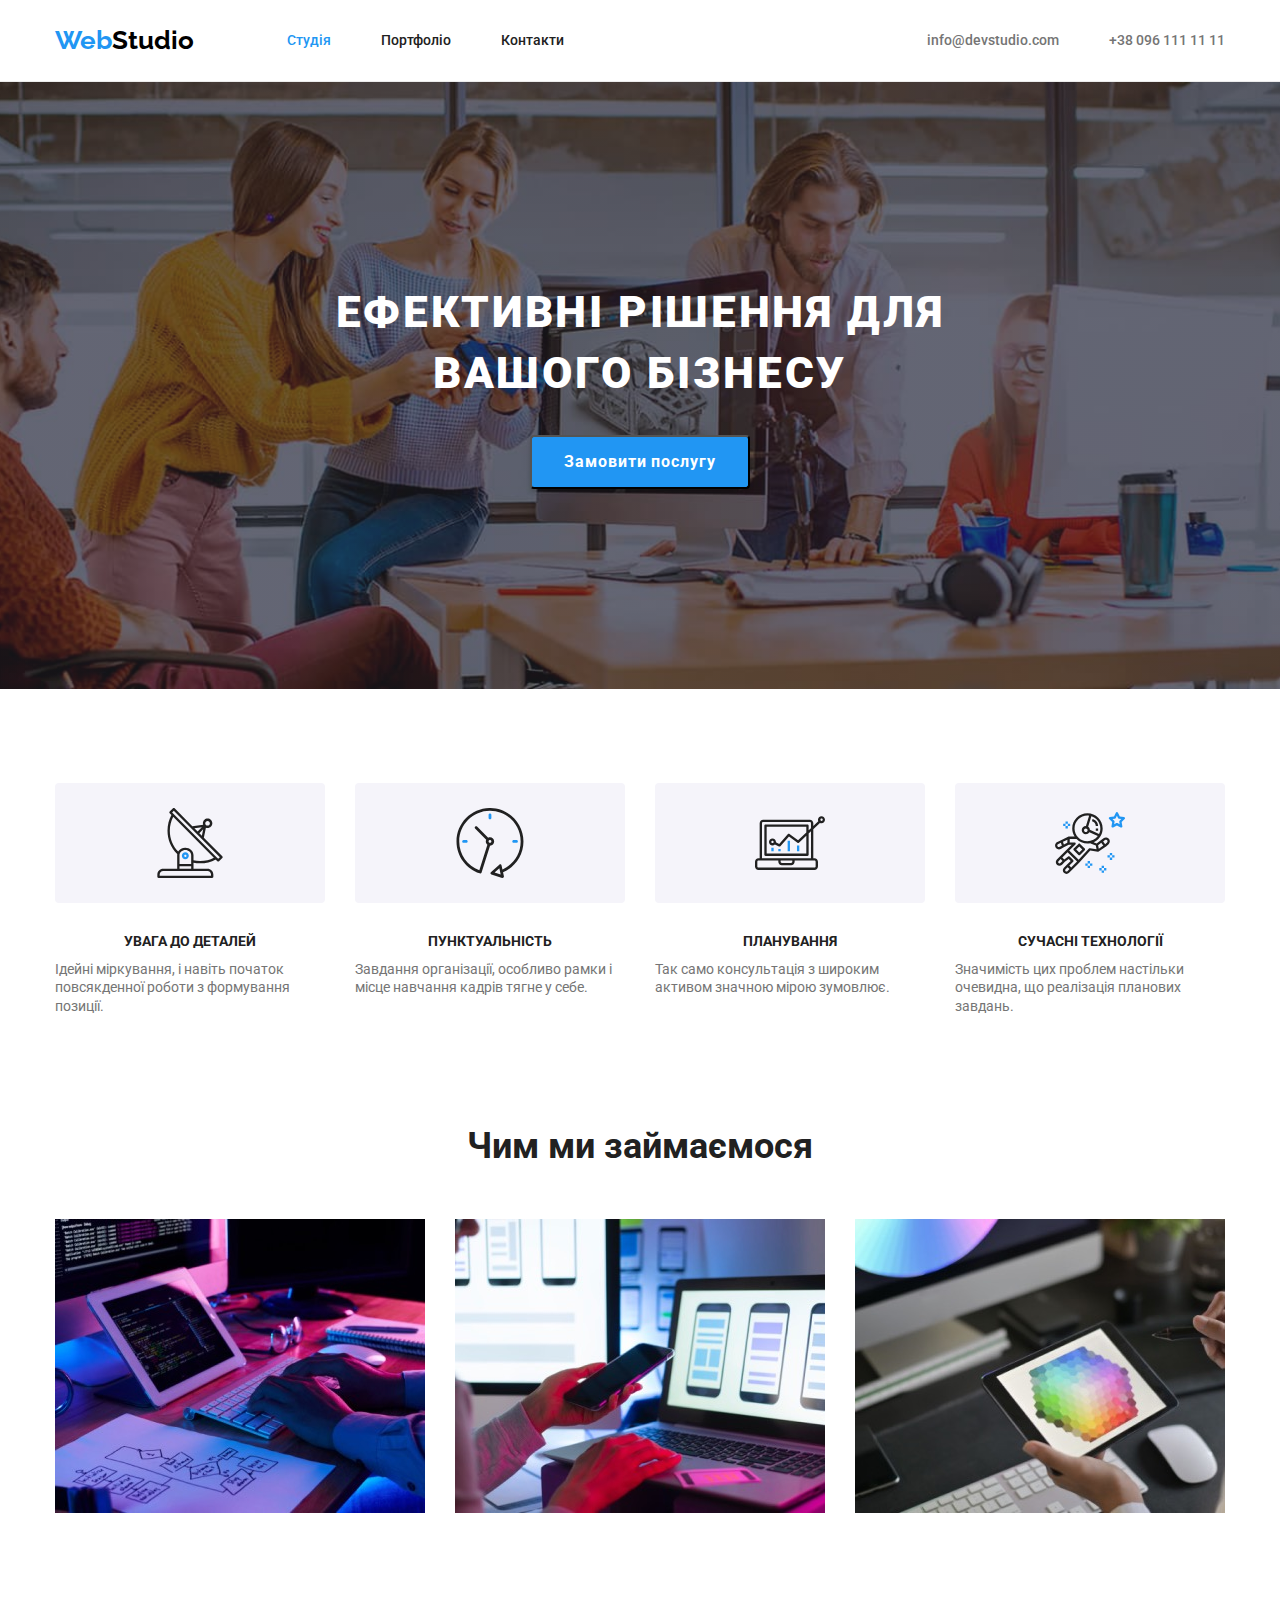
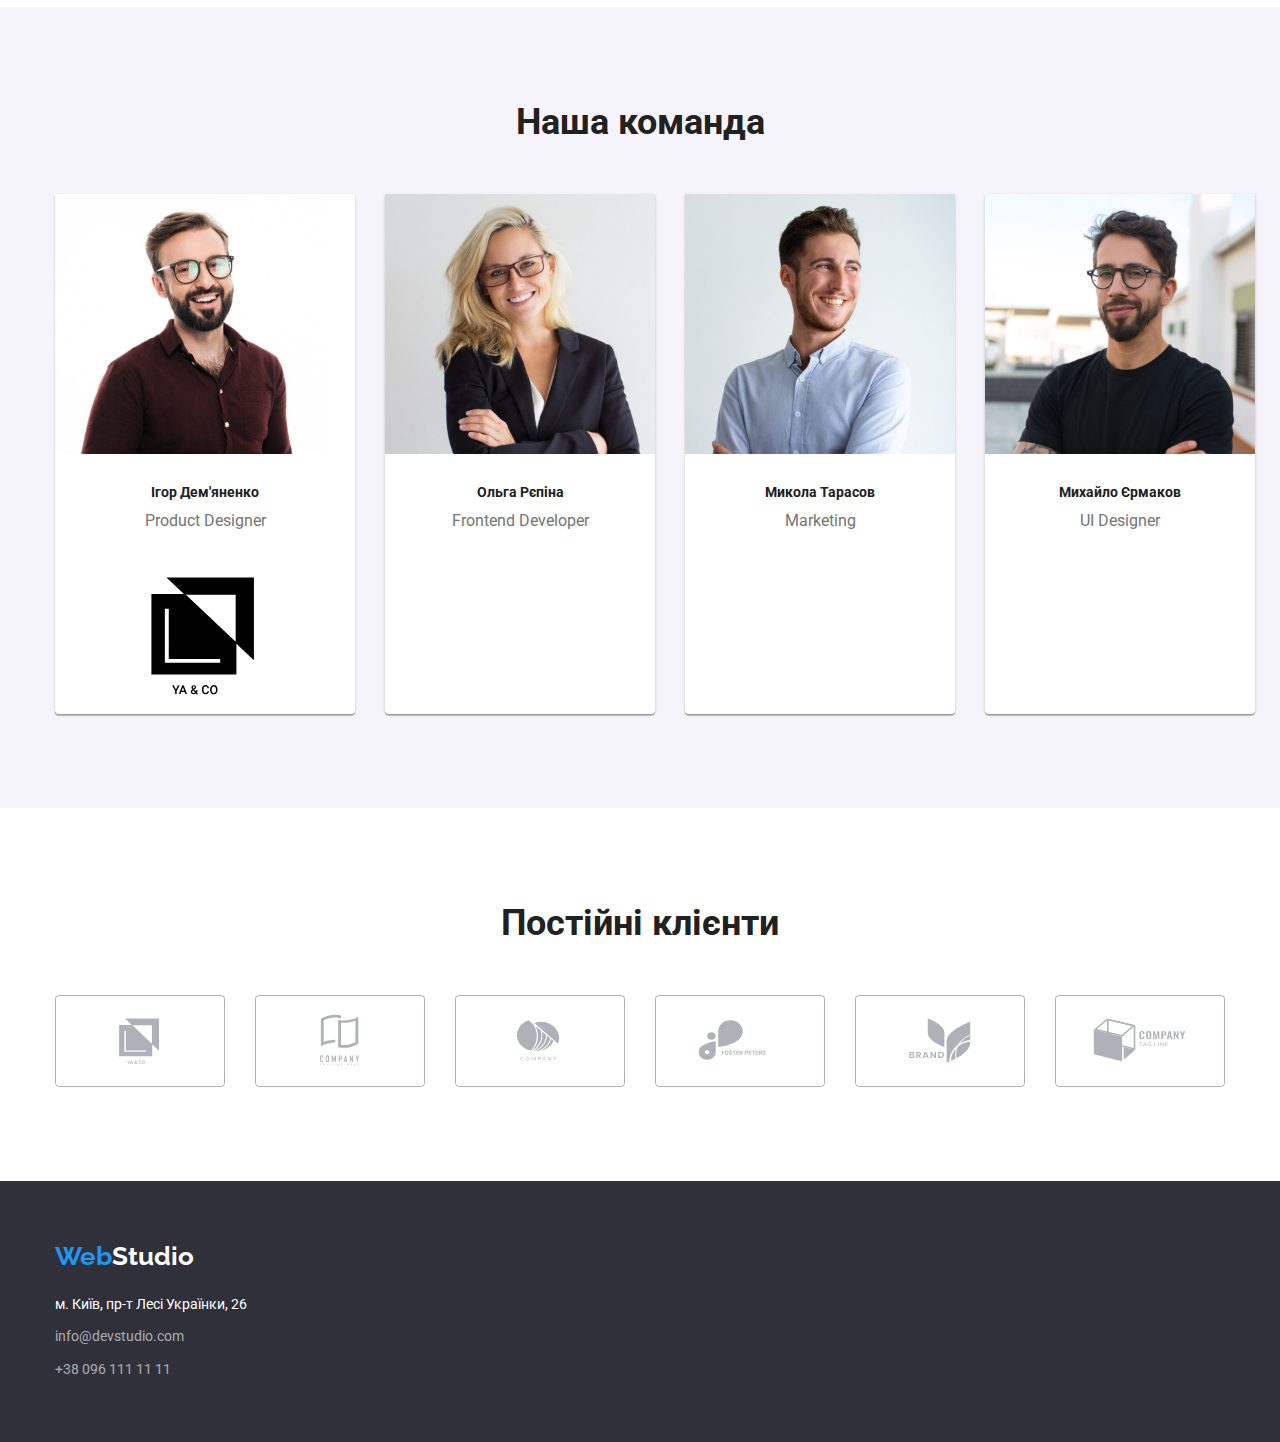
==== index.html @ cd0b66c8 "добавлено sprite" ====
<!DOCTYPE html>
<html lang="uk">
  <head>
    <meta charset="UTF-8" />
    <meta http-equiv="X-UA-Compatible" content="IE=edge" />
    <meta name="viewport" content="width=device-width, initial-scale=1.0" />
    <title>Студія</title>
    <link
      href="https://fonts.googleapis.com/css2?family=Raleway:wght@700&family=Roboto:wght@400;500;700;900&display=swap"
      rel="stylesheet"
    />
    <link
      rel="stylesheet"
      href="https://cdnjs.cloudflare.com/ajax/libs/modern-normalize/1.1.0/modern-normalize.min.css"
    />
    <link rel="stylesheet" href="./css/styles.css" />
  </head>
  <body>
    <header class="top-line">
      <div class="container mein-line">
        <nav class="nav-sector">
          <a class="logo-link" href="./index.html"><span class="logo">Web</span>Studio</a>
          <ul class="site-nav list">
            <li class="item"><a class="connect current" href="./index.html">Студія</a></li>
            <li class="item"><a class="connect" href="./portfolio.html">Портфоліо</a></li>
            <li class="item"><a class="connect" href="#">Контакти</a></li>
          </ul>
        </nav>
        <ul class="contact list">
          <li class="item">
            <a class="connect" href="mailto:info@devstudio.com">info@devstudio.com</a>
          </li>
          <li class="item">
            <a class="connect" href="tel:+380961111111">+38 096 111 11 11</a>
          </li>
        </ul>
      </div>
    </header>
    <main>
      <section class="hero">
        <div class="container">
          <h1 class="hero-title">Ефективні рішення для вашого бізнесу</h1>
          <button class="button-hero" type="button">Замовити послугу</button>
        </div>
      </section>
      <section class="section">
        <!-- наступний заголовок прихованний-->
        <h2 class="visually-hidden">Переваги студії</h2>
        <div class="container">
          <ul class="list merit">
            <li class="list-merit">
              <div class="thumb">
              <svg class="thumb-icon" width="70" height="70">
                <use href="./images/icons/sprite.svg#antenna">
                </use>
              </svg>
              </div>
              <h3 class="section-subtitle">УВАГА ДО ДЕТАЛЕЙ</h3>
              <p class="post-text">
                Ідейні міркування, i навіть початок повсякденної роботи з формування позиції.
              </p>
            </li>
            <li class="list-merit">
              <div class="thumb">
              <svg class="thumb-icon" width="70" height="70">
                <use href="./images/icons/sprite.svg#clock">
                </use>
                </svg>
              </div>
              <h3 class="section-subtitle">ПУНКТУАЛЬНІСТЬ</h3>
              <p class="post-text">
                Завдання організації, особливо рамки і місце навчання кадрів тягне у себе.
              </p>
            </li>
            <li class="list-merit">
              <div class="thumb">
              <svg class="thumb-icon" width="70" height="70">
                <use href="./images/icons/sprite.svg#diagram">
                </use>
              </svg>
              </div>
              <h3 class="section-subtitle">ПЛАНУВАННЯ</h3>
              <p class="post-text">
                Так само консультація з широким активом значною мірою зумовлює.
              </p>
            </li>
            <li class="list-merit">
              <div class="thumb">
              <svg class="thumb-icon" width="70" height="70">
                <use href="./images/icons/sprite.svg#astronaut">
                </use>
              </svg>
              </div>
              <h3 class="section-subtitle">СУЧАСНІ ТЕХНОЛОГІЇ</h3>
              <p class="post-text">
                Значимість цих проблем настільки очевидна, що реалізація планових завдань.
              </p>
            </li>
          </ul>
        </div>
      </section>
      <section class="section section-work">
        <div class="container">
          <h2 class="section-title">Чим ми займаємося</h2>
          <ul class="list work">
            <li class="work-foto">
            <img class="image"
            src="./images/studio/img-1.jpg"
            alt="Програмист пряцює за столом. Нtml код."
            width="370"
            height="294"
          /></li>
          
            <li class="work-foto">
            <img class="image"
            src="./images/studio/img-2.jpg"
            alt="Дизайнер розробляе мобільні додатки. Інтерфейс для смартфона."
            width="370"
            height="294"
          />

          </li>
            <li class="work-foto">
            <img class="image"
            src="./images/studio/img-3.jpg"
            alt="Художник вебдизайнер вибирає кольор на графичному планшеті."
            width="370"
            height="294"
          /></li>
          </ul>

        </div>
      </section>
      <section class="section-team section">
        <div class="container">
        <h2 class="section-title">Наша команда</h2>
        <ul class="list team">
          <li class="team-list">
            <img class="image member" src="./images/studio/img-4.jpg" alt="Ігор Дем'яненко" width="270" height="260" />
            <h3 class="section-subtitle">Ігор Дем'яненко</h3>
            <p class="desc-text" lang="en">Product Designer</p>
            <a class="social-link" href="#">
              <svg class="thumb-icon">
                <use href="./images/icons/sprite.svg#client-1">
                </use>
              </svg>
            </a>
          </li>
          <li class="team-list">
            <img class="image member" src="./images/studio/img-5.jpg" alt="Ольга Рєпіна" width="270" height="260" />
            <h3 class="section-subtitle">Ольга Рєпіна</h3>
            <p class="desc-text" lang="en">Frontend Developer</p>
          </li>
          <li class="team-list">
            <img class="image member" src="./images/studio/img-6.jpg" alt="Микола Тарасов" width="270" height="260" />
            <h3 class="section-subtitle">Микола Тарасов</h3>
            <p class="desc-text" lang="en">Marketing</p>
          </li>
          <li class="team-list">
            <img class="image member" src="./images/studio/img-7.jpg" alt="Михайло Єрмаков" width="270" height="260" />
            <h3 class="section-subtitle">Михайло Єрмаков</h3>
            <p class="desc-text" lang="en">UI Designer</p>
          </li>
        </ul>
        </div>
      </section>
      <section class="section">
        <div class="container">
          <h2 class="section-title">Постійні клієнти</h2>
          <ul class="list clients">
            <li class="clients-card">
              <a class="clients-link" href="#">
              <svg class="thumb-icon">
                <use href="./images/icons/sprite.svg#client-1">
                </use>
                </svg>
              </a>
            </li>
            <li class="clients-card">
              <a class="clients-link" href="#">
              <svg class="thumb-icon">
                <use href="./images/icons/sprite.svg#client-2">
                </use>
                </svg>
              </a>
            </li>
            <li class="clients-card">
              <a class="clients-link" href="#">
              <svg class="thumb-icon">
                <use href="./images/icons/sprite.svg#client-3">
                </use>
                </svg>
              </a>
            </li>
            <li class="clients-card">
              <a class="clients-link" href="#">
              <svg class="thumb-icon">
                <use href="./images/icons/sprite.svg#client-4">
                </use>
              </svg>
            </a>
            </li><li class="clients-card">
              <a class="clients-link" href="#">
              <svg class="thumb-icon">
                <use href="./images/icons/sprite.svg#client-5">
                </use>
              </svg>
              </a>
            </li><li class="clients-card">
              <a class="clients-link" href="#">
              <svg class="thumb-icon">
                <use href="./images/icons/sprite.svg#client-6">
                </use>
              </svg>
              </a>
            </li>
          </ul>
        </div>
      </section>
    </main>
    <footer class="page-footer">
      <div class="container">
      <a class="logo-link logo-footer" href="./index.html"><span class="logo">Web</span>Studio</a>
      <address>
        <ul class="list">
          <li class="list-item">
            <a
              class="connect reach"
              href="https://goo.gl/maps/CPtrU1FHBa2aNyZL9"
              target="_blank"
              rel="noopener noreferrer nofollow"
              >м. Київ, пр-т Лесі Українки, 26</a
            > 
          </li>
          <li class="list-item">
            <a class="connect contact-address" href="mailto:info@devstudio.com"
              >info@devstudio.com</a
            >
          </li>
          <li class="list-item">
            <a class="connect contact-address" href="tel:+380961111111">+38 096 111 11 11</a>
          </li>
        </ul>
      </address>
      </div>
    </footer>
  </body>
</html>
---- css/styles.css ----
:root {
  --color-primary: #757575;
  --color-secondary: #212121;
  --color-brand: #2f303a;
  --color-img-overlay: rgba(47, 48, 58, 0.4);
  --color-accent: #2196f3;
  --top-line-bg: #ffffff;
  --color-background: #ffffff;
  --color-background-light: #f5f4fa;
  --color-logo: #000000;
  --color-logo-footer: #ffffff;
  --color-hero: #ffffff;
  --color-white: #ffffff;
  --color-activ-btn: #188ce8;
  --color-header-border: #ececec;
  --color-border-box: #eeeeee;
  --color-icon: #AFB1B8;
}

/* спадкодавець */
body {
  background-color: var(--color-background);
  color: var(--color-primary);
  font-family: "Roboto", sans-serif;
}
/* скидання властивості стилей */
.list {
  list-style: none;
  padding: 0;
  margin: 0;
}

.image {
  display: block;
}

.connect {
  text-decoration: none;
}

/* Порядок оформлення стилів:
1. Блочна модель (геометрія)
2. Кольор та текст
3. Ефекти (аніації, переходи) */

/* Оформлення блоків */
.container {
  width: 1200px;
  margin-left: auto;
  margin-right: auto;
  padding: 0 15px;
}


/* heder */
.top-line {
  background-color: var(--top-line-bg);
  border-bottom: 1px solid var(--color-header-border);
}

/*logo*/
.logo {
  color: var(--color-accent);
}

.logo-link {
  margin-right: 93px;
  color: var(--color-logo);
  font-family: "Raleway", sans-serif;
  font-weight: 700;
  font-size: 26px;
  line-height: 1.2;
  text-decoration: none;
}

/*  header */
.mein-line {
  display: flex;
}
/* Site nav*/
.nav-sector {
  display: flex;
  align-items: center;
}
.site-nav {
  display: flex;
}
.site-nav .item + .item {
  margin-left: 50px;
}

.site-nav .connect {
  display: block;
  padding-top: 32px;
  padding-bottom: 32px;

  color: var(--color-secondary);
  font-weight: 500;
  font-size: 14px;
  line-height: 1.2;
}

.site-nav .connect:hover,
.site-nav .connect:focus {
  color: var(--color-accent);
}

.site-nav .connect.current {
  color: var(--color-accent);
}

/*contact*/
.contact {
  display: flex;
  margin-left: auto;
}
.contact .item + .item {
  margin-left: 50px;
}

.contact .connect {
  display: flex;
  padding-top: 32px;
  padding-bottom: 32px;

  color: var(--color-primary);
  font-weight: 500;
  font-size: 14px;
  line-height: 1.2;
}

.contact .connect:hover,
.contact .connect:focus {
  color: var(--color-accent);
}


/* hero */
.hero {
  text-align: center;
  padding-top: 200px;
  padding-bottom: 200px;
  max-width: 1600px;
  margin-right: auto;
  margin-left: auto;

  background-color: var(--color-brand);
  background-image: linear-gradient(to right, var(--color-img-overlay), var(--color-img-overlay)),
    url(../images/studio/Img-team.jpeg);
  background-repeat: no-repeat;
  background-size: cover;
  background-position: center;
}

.hero-title {
  margin-top: 0;
  margin-bottom: 30px;
  text-transform: uppercase;
  text-align: center;
  letter-spacing: 0.06em;
  width: 696px;
  margin-right: auto;
  margin-left: auto;
  color: var(--color-hero);
  font-weight: 900;
  font-size: 44px;
  line-height: 1.4;
}

.button-hero {
  display: inline-flex;
  margin-top: 0;
  margin-bottom: 0;
  align-items: center;
  padding: 10px 32px;
  min-width: 216px;

  color: var(--color-white);
  background-color: var(--color-accent);
  font-family: "Roboto", sans-serif;
  font-weight: 700;
  font-size: 16px;
  line-height: 1.9;
  box-shadow: 0px 4px 4px rgba(0, 0, 0, 0.15);
  border-radius: 4px;
  cursor: pointer;
  letter-spacing: 0.06em;
}
/* активна кнопка в герої*/
.button-hero:hover,
.button-hero:focus {
  background-color: var(--color-activ-btn);
}
/* section */
.section {
  padding-top: 94px;
  padding-bottom: 94px;
  margin-right: 0;
}

/* переваги студії */
.merit {
  display: flex;
  max-width: 1170px;
  height: 248px;
  margin-left: 0;
}

.visually-hidden {
  position: absolute;
  width: 1px;
  height: 1px;
  margin: -1px;
  padding: 0;
  overflow: hidden;
  border: 0;
  clip: rect(0 0 0 0);
}

.list-merit {
  width: 270px;
margin-left: 30px;
}

.list-merit:first-child {
  margin-left: 0;
}

.thumb {
  display: flex;
  align-items: center;
  justify-content: center;
  height: 120px;
  background-color: var(--color-background-light);
  border-radius: 4px;
  margin-bottom: 30px;
}


.section-subtitle {
  margin-top: 0px;
  margin-bottom: 10px;
  text-align: center;

  color: var(--color-secondary);
  font-weight: 700;
  font-size: 14px;
  line-height: 1.2;
}

.member {
  margin-bottom: 30px;
}

/* чим ми займаемося */
.section-work {
  padding-top: 0;
}
.section-title {
  margin-top: 0;
  margin-bottom: 50px;
  text-align: center;
  color: var(--color-secondary);
  font-weight: 700;
  font-size: 36px;
  line-height: 1.2;
}

.work {
  display: flex;
}
.work-foto {
  margin-left: 30px;
}
.work-foto:first-child {
  margin-left: 0;
}
/* наша команда */
.section-team {
  background-color: var(--color-background-light);
}
.team {
  display: flex;
}
.team-list {
  margin-left: 30px;
  background-color: var(--color-white);
  box-shadow: 0px 1px 3px rgba(0, 0, 0, 0.12), 0px 1px 1px rgba(0, 0, 0, 0.14),
    0px 2px 1px rgba(0, 0, 0, 0.2);
  border-radius: 0px 0px 4px 4px;
}
.team-list:first-child {
  margin-left: 0;
}

.desc-text {
  margin-top: 0;
  margin-bottom: 30px;
  text-align: center;

  font-size: 16px;
  line-height: 1.2;
}

/* Постійні кліенти */
.clients {
  display: flex;
}
.clients-card {
  display: flex;
  margin-left: 30px;
}

.clients-card:nth-child(1) {
  margin-left: 0;
}

.clients-link {
  display: flex;
  align-items: center;
    justify-content: center;
  width: 170px;
    height: 92px;
}

.clients-link .thumb-icon {
  width: 170px;
  height: 92px;
  fill: var(--color-icon);
  padding: 0 32px;
  border: 1px solid var(--color-icon);
    border-radius: 4px;
}

.clients-link .thumb-icon:hover {
  fill: var(--color-accent);
border-color: var(--color-accent);
}

/* futer */
.page-footer {
  padding-top: 60px;
  padding-bottom: 60px;

  background-color: var(--color-brand);
}
/* logo */
.logo-footer {
  color: var(--color-logo-footer);
}
/* address */
.list-item {
  margin-top: 9px;
}
.list-item:first-child {
  margin-top: 20px;
}
.reach {
  color: var(--color-white);
  font-style: normal;
  font-weight: 400;
  font-size: 14px;
  line-height: 1.7;
}

.reach:hover,
.reach:focus {
  color: var(--color-accent);
}

.contact-address {
  color: rgba(255, 255, 255, 0.6);
  font-style: normal;
  font-weight: 400;
  font-size: 14px;
  line-height: 1.7;
}

.contact-address:hover,
.contact-address:focus {
  color: var(--color-accent);
}

/* porfolio */
/* кнопки фільтр */
.btn-line {
  display: flex;
  justify-content: center;
  margin-bottom: 30px;
}
.list-btn {
  margin-left: 8px;
}
.list-btn:first-child {
  margin-left: 0;
}

.button-filter {
  border-radius: 4px;
  color: var(--color-secondary);
  background: var(--color-background-light);
  font-family: "Roboto", sans-serif;
  font-weight: 500;
  font-size: 16px;
  line-height: 1.3;
  cursor: pointer;
  box-shadow: 0px 3px 1px rgba(0, 0, 0, 0.1), 0px 1px 2px rgba(0, 0, 0, 0.08),
    0px 2px 2px rgba(0, 0, 0, 0.12);
}

.button-filter:hover {
  background-color: var(--color-accent);
  color: var(--color-white);
}
.button-filter:active {
  background-color: var(--color-accent);
  color: var(--color-white);
}
/* список робіт */
.portfolio {
  display: flex;
  flex-wrap: wrap;
  box-sizing: border-box;
}
.portfolio-box {
  width: calc((100% - 60px) / 3);
  margin-right: 30px;
  margin-bottom: 30px;
}

.portfolio-box:nth-child(3n) {
  margin-right: 0;
}
.portfolio-box:nth-last-child(-n + 3) {
  margin-bottom: 0;
}
.portfolio-box > .text-content {
  padding: 20px 24px;
  border: 1px solid var(--color-border-box);
  border-top: 0;
}

.post-text {
  margin-top: 0px;
  margin-bottom: 0px;
  font-size: 14px;
  line-height: 1.3;
}
.box-subtitle {
  margin: 0;
  color: var(--color-secondary);
  font-weight: 700;
  font-size: 18px;
  line-height: 36px;
  letter-spacing: 0.06em;
}
.desc {
  margin: 0;
  margin-top: 4px;
  color: var(--color-primary);
  font-size: 16px;
  line-height: 1.9;
  letter-spacing: 0.03em;
}
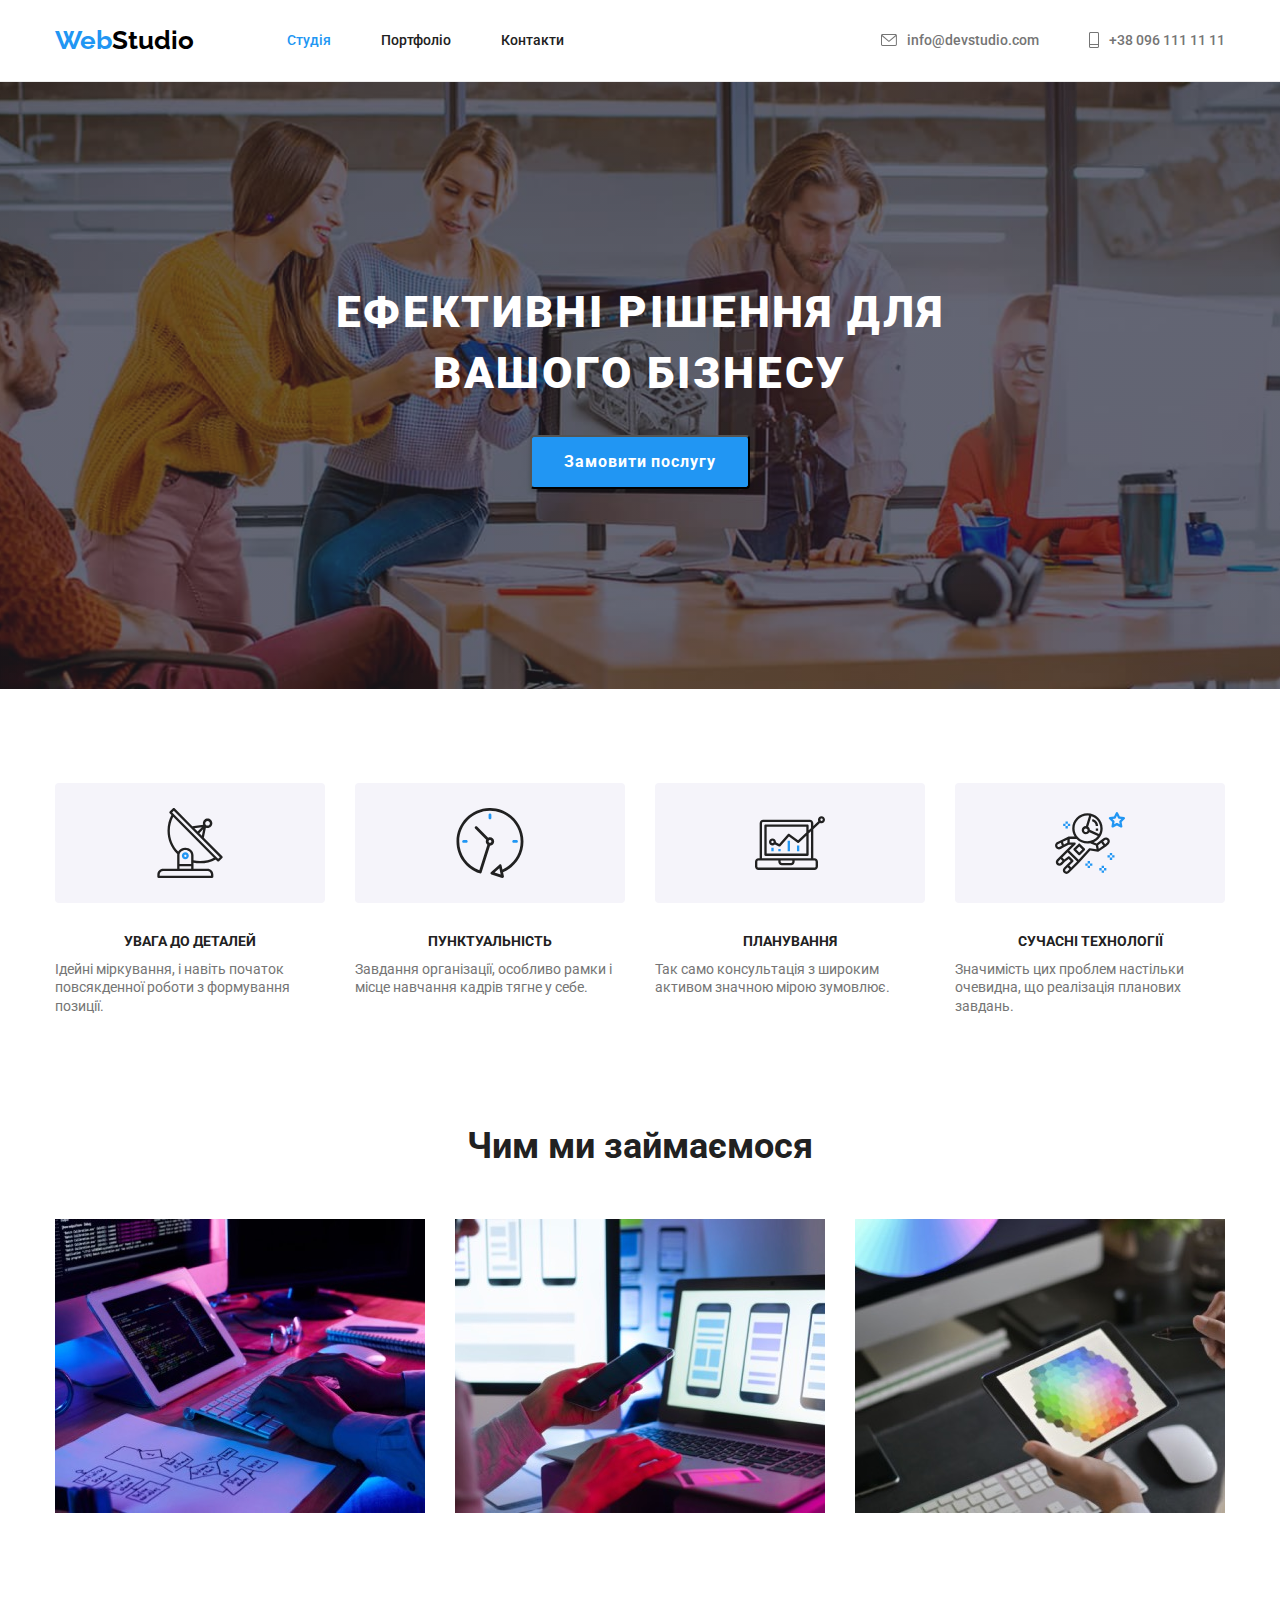
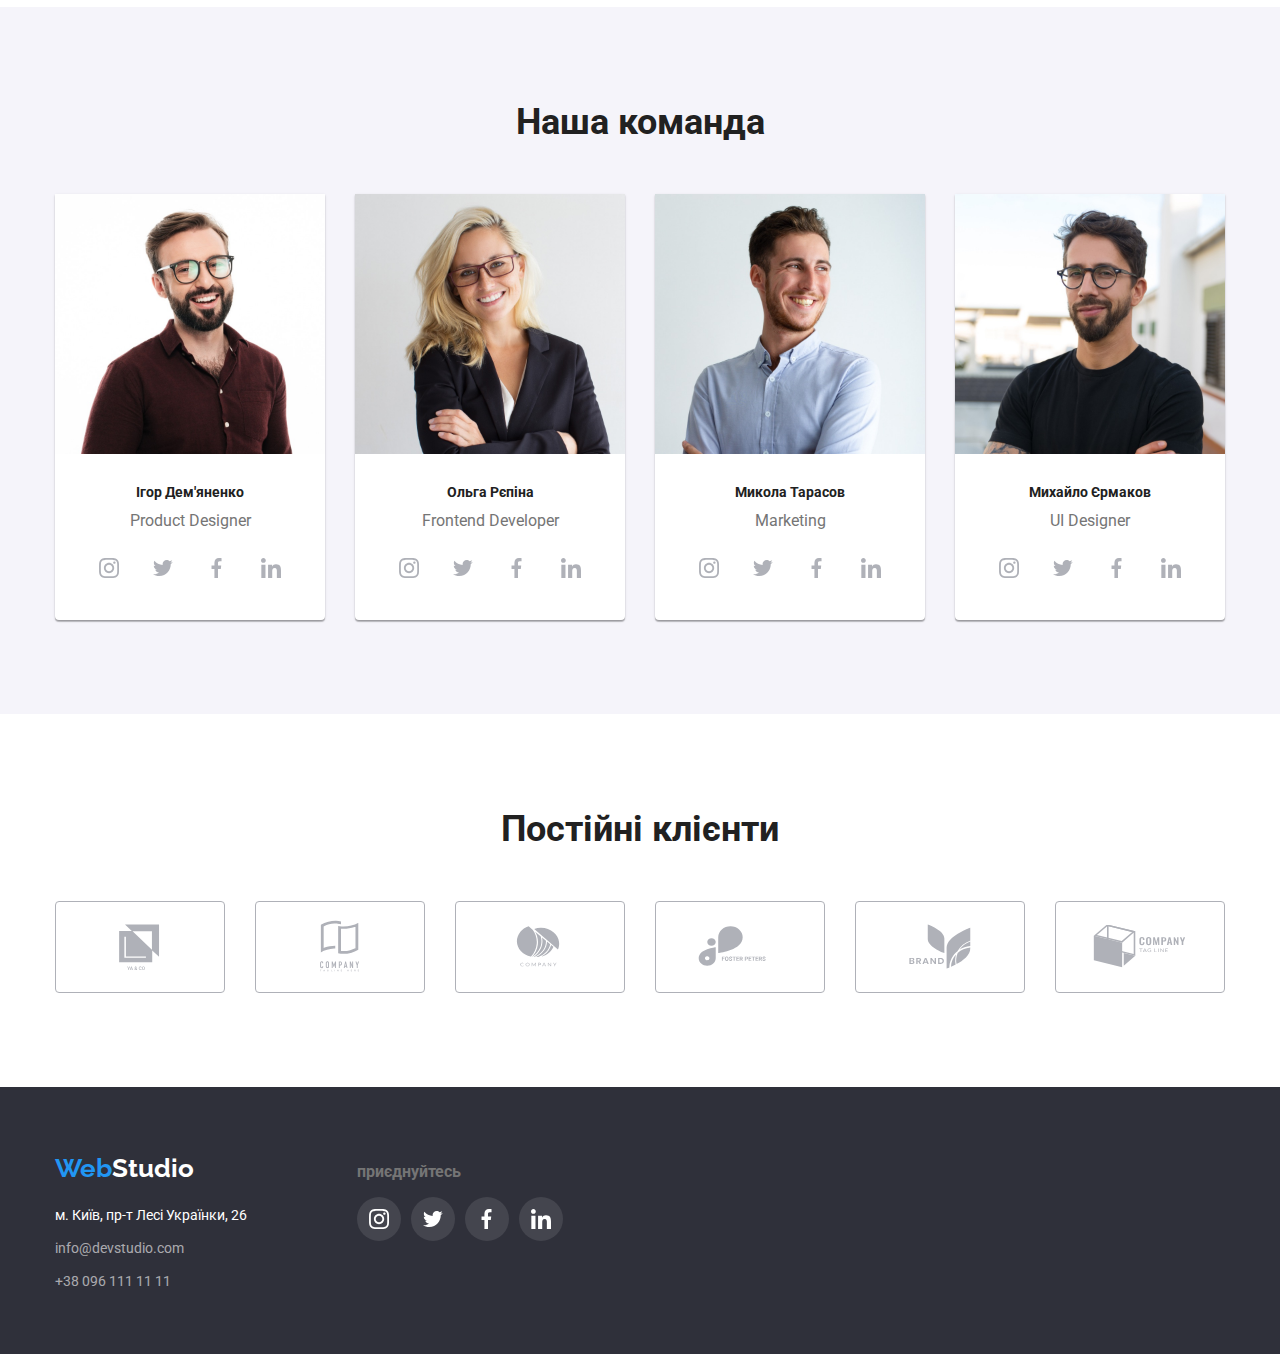
==== commit dbc61242: "добавляет часть иконок" ====
--- a/index.html
+++ b/index.html
@@ -1,248 +1,376 @@
 <!DOCTYPE html>
 <html lang="uk">
-  <head>
-    <meta charset="UTF-8" />
-    <meta http-equiv="X-UA-Compatible" content="IE=edge" />
-    <meta name="viewport" content="width=device-width, initial-scale=1.0" />
-    <title>Студія</title>
-    <link
-      href="https://fonts.googleapis.com/css2?family=Raleway:wght@700&family=Roboto:wght@400;500;700;900&display=swap"
-      rel="stylesheet"
-    />
-    <link
-      rel="stylesheet"
-      href="https://cdnjs.cloudflare.com/ajax/libs/modern-normalize/1.1.0/modern-normalize.min.css"
-    />
-    <link rel="stylesheet" href="./css/styles.css" />
-  </head>
-  <body>
-    <header class="top-line">
-      <div class="container mein-line">
-        <nav class="nav-sector">
-          <a class="logo-link" href="./index.html"><span class="logo">Web</span>Studio</a>
-          <ul class="site-nav list">
-            <li class="item"><a class="connect current" href="./index.html">Студія</a></li>
-            <li class="item"><a class="connect" href="./portfolio.html">Портфоліо</a></li>
-            <li class="item"><a class="connect" href="#">Контакти</a></li>
-          </ul>
-        </nav>
-        <ul class="contact list">
-          <li class="item">
-            <a class="connect" href="mailto:info@devstudio.com">info@devstudio.com</a>
-          </li>
-          <li class="item">
-            <a class="connect" href="tel:+380961111111">+38 096 111 11 11</a>
-          </li>
-        </ul>
-      </div>
-    </header>
-    <main>
-      <section class="hero">
-        <div class="container">
-          <h1 class="hero-title">Ефективні рішення для вашого бізнесу</h1>
-          <button class="button-hero" type="button">Замовити послугу</button>
-        </div>
-      </section>
-      <section class="section">
-        <!-- наступний заголовок прихованний-->
-        <h2 class="visually-hidden">Переваги студії</h2>
-        <div class="container">
-          <ul class="list merit">
-            <li class="list-merit">
-              <div class="thumb">
+
+<head>
+  <meta charset="UTF-8" />
+  <meta http-equiv="X-UA-Compatible" content="IE=edge" />
+  <meta name="viewport" content="width=device-width, initial-scale=1.0" />
+  <title>Студія</title>
+  <link href="https://fonts.googleapis.com/css2?family=Raleway:wght@700&family=Roboto:wght@400;500;700;900&display=swap"
+    rel="stylesheet" />
+  <link rel="stylesheet"
+    href="https://cdnjs.cloudflare.com/ajax/libs/modern-normalize/1.1.0/modern-normalize.min.css" />
+  <link rel="stylesheet" href="./css/styles.css" />
+</head>
+
+<body>
+  <header class="top-line">
+    <div class="container mein-line">
+      <nav class="nav-sector">
+        <a class="link logo-link" href="./index.html"><span class="logo">Web</span>Studio</a>
+        <ul class="site-nav list">
+          <li class="item"><a class="link connect current" href="./index.html">Студія</a></li>
+          <li class="item"><a class="link connect" href="./portfolio.html">Портфоліо</a></li>
+          <li class="item"><a class="link connect" href="#">Контакти</a></li>
+        </ul>
+      </nav>
+      <ul class="contact list">
+        <li class="item">
+          <a class="link connect" href="mailto:info@devstudio.com">
+            <svg class="icon" width="16" height="12">
+              <use href="./images/icons/sprite.svg#envelope"></use>
+            </svg>info@devstudio.com
+          </a>
+        </li>
+        <li class="item">
+          <a class="link connect" href="tel:+380961111111">
+            <svg class="icon" width="10" height="16">
+              <use href="./images/icons/sprite.svg#phone"></use>
+            </svg>+38 096 111 11 11</a>
+        </li>
+      </ul>
+    </div>
+  </header>
+  <main>
+    <section class="hero">
+      <div class="container">
+        <h1 class="hero-title">Ефективні рішення для вашого бізнесу</h1>
+        <button class="button-hero" type="button">Замовити послугу</button>
+      </div>
+    </section>
+    <section class="section">
+      <!-- наступний заголовок прихованний-->
+      <h2 class="visually-hidden">Переваги студії</h2>
+      <div class="container">
+        <ul class="list merit">
+          <li class="list-merit">
+            <div class="thumb">
               <svg class="thumb-icon" width="70" height="70">
-                <use href="./images/icons/sprite.svg#antenna">
-                </use>
-              </svg>
-              </div>
-              <h3 class="section-subtitle">УВАГА ДО ДЕТАЛЕЙ</h3>
-              <p class="post-text">
-                Ідейні міркування, i навіть початок повсякденної роботи з формування позиції.
-              </p>
-            </li>
-            <li class="list-merit">
-              <div class="thumb">
+                <use href="./images/icons/sprite.svg#antenna"></use>
+              </svg>
+            </div>
+            <h3 class="section-subtitle">УВАГА ДО ДЕТАЛЕЙ</h3>
+            <p class="post-text">
+              Ідейні міркування, i навіть початок повсякденної роботи з формування позиції.
+            </p>
+          </li>
+          <li class="list-merit">
+            <div class="thumb">
               <svg class="thumb-icon" width="70" height="70">
-                <use href="./images/icons/sprite.svg#clock">
-                </use>
-                </svg>
-              </div>
-              <h3 class="section-subtitle">ПУНКТУАЛЬНІСТЬ</h3>
-              <p class="post-text">
-                Завдання організації, особливо рамки і місце навчання кадрів тягне у себе.
-              </p>
-            </li>
-            <li class="list-merit">
-              <div class="thumb">
+                <use href="./images/icons/sprite.svg#clock"></use>
+              </svg>
+            </div>
+            <h3 class="section-subtitle">ПУНКТУАЛЬНІСТЬ</h3>
+            <p class="post-text">
+              Завдання організації, особливо рамки і місце навчання кадрів тягне у себе.
+            </p>
+          </li>
+          <li class="list-merit">
+            <div class="thumb">
               <svg class="thumb-icon" width="70" height="70">
-                <use href="./images/icons/sprite.svg#diagram">
-                </use>
-              </svg>
-              </div>
-              <h3 class="section-subtitle">ПЛАНУВАННЯ</h3>
-              <p class="post-text">
-                Так само консультація з широким активом значною мірою зумовлює.
-              </p>
-            </li>
-            <li class="list-merit">
-              <div class="thumb">
+                <use href="./images/icons/sprite.svg#diagram"></use>
+              </svg>
+            </div>
+            <h3 class="section-subtitle">ПЛАНУВАННЯ</h3>
+            <p class="post-text">
+              Так само консультація з широким активом значною мірою зумовлює.
+            </p>
+          </li>
+          <li class="list-merit">
+            <div class="thumb">
               <svg class="thumb-icon" width="70" height="70">
-                <use href="./images/icons/sprite.svg#astronaut">
-                </use>
-              </svg>
-              </div>
-              <h3 class="section-subtitle">СУЧАСНІ ТЕХНОЛОГІЇ</h3>
-              <p class="post-text">
-                Значимість цих проблем настільки очевидна, що реалізація планових завдань.
-              </p>
-            </li>
-          </ul>
-        </div>
-      </section>
-      <section class="section section-work">
-        <div class="container">
-          <h2 class="section-title">Чим ми займаємося</h2>
-          <ul class="list work">
-            <li class="work-foto">
-            <img class="image"
-            src="./images/studio/img-1.jpg"
-            alt="Програмист пряцює за столом. Нtml код."
-            width="370"
-            height="294"
-          /></li>
-          
-            <li class="work-foto">
-            <img class="image"
-            src="./images/studio/img-2.jpg"
-            alt="Дизайнер розробляе мобільні додатки. Інтерфейс для смартфона."
-            width="370"
-            height="294"
-          />
+                <use href="./images/icons/sprite.svg#astronaut"></use>
+              </svg>
+            </div>
+            <h3 class="section-subtitle">СУЧАСНІ ТЕХНОЛОГІЇ</h3>
+            <p class="post-text">
+              Значимість цих проблем настільки очевидна, що реалізація планових завдань.
+            </p>
+          </li>
+        </ul>
+      </div>
+    </section>
+    <section class="section section-work">
+      <div class="container">
+        <h2 class="section-title">Чим ми займаємося</h2>
+        <ul class="list work">
+          <li class="work-foto">
+            <img class="image" src="./images/studio/img-1.jpg" alt="Програмист пряцює за столом. Нtml код." width="370"
+              height="294" />
+          </li>
 
-          </li>
-            <li class="work-foto">
-            <img class="image"
-            src="./images/studio/img-3.jpg"
-            alt="Художник вебдизайнер вибирає кольор на графичному планшеті."
-            width="370"
-            height="294"
-          /></li>
-          </ul>
-
-        </div>
-      </section>
-      <section class="section-team section">
-        <div class="container">
+          <li class="work-foto">
+            <img class="image" src="./images/studio/img-2.jpg"
+              alt="Дизайнер розробляе мобільні додатки. Інтерфейс для смартфона." width="370" height="294" />
+          </li>
+          <li class="work-foto">
+            <img class="image" src="./images/studio/img-3.jpg"
+              alt="Художник вебдизайнер вибирає кольор на графичному планшеті." width="370" height="294" />
+          </li>
+        </ul>
+      </div>
+    </section>
+    <section class="section-team section">
+      <div class="container">
         <h2 class="section-title">Наша команда</h2>
         <ul class="list team">
           <li class="team-list">
             <img class="image member" src="./images/studio/img-4.jpg" alt="Ігор Дем'яненко" width="270" height="260" />
             <h3 class="section-subtitle">Ігор Дем'яненко</h3>
             <p class="desc-text" lang="en">Product Designer</p>
-            <a class="social-link" href="#">
-              <svg class="thumb-icon">
-                <use href="./images/icons/sprite.svg#client-1">
-                </use>
-              </svg>
-            </a>
+            <ul class="list social-links">
+              <li class="item">
+                <a class="link social-link" href="#" aria-label="instagram">
+                  <svg class="icon">
+                    <use href="./images/icons/sprite.svg#instagram"></use>
+                  </svg>
+                </a>
+              </li>
+              <li class="item">
+                <a class="link social-link" href="#" aria-label="twitter">
+                  <svg class="icon">
+                    <use href="./images/icons/sprite.svg#twitter"></use>
+                  </svg>
+                </a>
+              </li>
+              <li class="item">
+                <a class="link social-link" href="#" aria-label="facebook">
+                  <svg class="icon">
+                    <use href="./images/icons/sprite.svg#facebook"></use>
+                  </svg>
+                </a>
+              </li>
+              <li class="item">
+                <a class="link social-link" href="#" aria-label="linkedin">
+                  <svg class="icon">
+                    <use href="./images/icons/sprite.svg#linkedin"></use>
+                  </svg>
+                </a>
+              </li>
+            </ul>
           </li>
           <li class="team-list">
             <img class="image member" src="./images/studio/img-5.jpg" alt="Ольга Рєпіна" width="270" height="260" />
             <h3 class="section-subtitle">Ольга Рєпіна</h3>
             <p class="desc-text" lang="en">Frontend Developer</p>
+            <ul class="list social-links">
+              <li class="item">
+                <a class="link social-link" href="#" aria-label="instagram">
+                  <svg class="icon">
+                    <use href="./images/icons/sprite.svg#instagram"></use>
+                  </svg>
+                </a>
+              </li>
+              <li class="item">
+                <a class="link social-link" href="#" aria-label="twitter">
+                  <svg class="icon">
+                    <use href="./images/icons/sprite.svg#twitter"></use>
+                  </svg>
+                </a>
+              </li>
+              <li class="item">
+                <a class="link social-link" href="#" aria-label="facebook">
+                  <svg class="icon">
+                    <use href="./images/icons/sprite.svg#facebook"></use>
+                  </svg>
+                </a>
+              </li>
+              <li class="item">
+                <a class="link social-link" href="#" aria-label="linkedin">
+                  <svg class="icon">
+                    <use href="./images/icons/sprite.svg#linkedin"></use>
+                  </svg>
+                </a>
+              </li>
+            </ul>
           </li>
           <li class="team-list">
             <img class="image member" src="./images/studio/img-6.jpg" alt="Микола Тарасов" width="270" height="260" />
             <h3 class="section-subtitle">Микола Тарасов</h3>
             <p class="desc-text" lang="en">Marketing</p>
+            <ul class="list social-links">
+              <li class="item">
+                <a class="link social-link" href="#" aria-label="instagram">
+                  <svg class="icon">
+                    <use href="./images/icons/sprite.svg#instagram"></use>
+                  </svg>
+                </a>
+              </li>
+              <li class="item">
+                <a class="link social-link" href="#" aria-label="twitter">
+                  <svg class="icon">
+                    <use href="./images/icons/sprite.svg#twitter"></use>
+                  </svg>
+                </a>
+              </li>
+              <li class="item">
+                <a class="link social-link" href="#" aria-label="facebook">
+                  <svg class="icon">
+                    <use href="./images/icons/sprite.svg#facebook"></use>
+                  </svg>
+                </a>
+              </li>
+              <li class="item">
+                <a class="link social-link" href="#" aria-label="linkedin">
+                  <svg class="icon">
+                    <use href="./images/icons/sprite.svg#linkedin"></use>
+                  </svg>
+                </a>
+              </li>
+            </ul>
           </li>
           <li class="team-list">
             <img class="image member" src="./images/studio/img-7.jpg" alt="Михайло Єрмаков" width="270" height="260" />
             <h3 class="section-subtitle">Михайло Єрмаков</h3>
             <p class="desc-text" lang="en">UI Designer</p>
-          </li>
-        </ul>
-        </div>
-      </section>
-      <section class="section">
-        <div class="container">
-          <h2 class="section-title">Постійні клієнти</h2>
-          <ul class="list clients">
-            <li class="clients-card">
-              <a class="clients-link" href="#">
-              <svg class="thumb-icon">
-                <use href="./images/icons/sprite.svg#client-1">
-                </use>
-                </svg>
-              </a>
+            <ul class="list social-links">
+              <li class="item">
+                <a class="link social-link" href="#" aria-label="instagram">
+                  <svg class="icon">
+                    <use href="./images/icons/sprite.svg#instagram"></use>
+                  </svg>
+                </a>
+              </li>
+              <li class="item">
+                <a class="link social-link" href="#" aria-label="twitter">
+                  <svg class="icon">
+                    <use href="./images/icons/sprite.svg#twitter"></use>
+                  </svg>
+                </a>
+              </li>
+              <li class="item">
+                <a class="link social-link" href="#" aria-label="facebook">
+                  <svg class="icon">
+                    <use href="./images/icons/sprite.svg#facebook"></use>
+                  </svg>
+                </a>
+              </li>
+              <li class="item">
+                <a class="link social-link" href="#" aria-label="linkedin">
+                  <svg class="icon">
+                    <use href="./images/icons/sprite.svg#linkedin"></use>
+                  </svg>
+                </a>
+              </li>
+            </ul>
+          </li>
+        </ul>
+      </div>
+    </section>
+    <section class="section">
+      <div class="container">
+        <h2 class="section-title">Постійні клієнти</h2>
+        <ul class="list clients">
+          <li class="clients-card">
+            <a class="link clients-link" href="#">
+              <svg class="thumb-icon">
+                <use href="./images/icons/sprite.svg#client-1"></use>
+              </svg>
+            </a>
+          </li>
+          <li class="clients-card">
+            <a class="link clients-link" href="#">
+              <svg class="thumb-icon">
+                <use href="./images/icons/sprite.svg#client-2"></use>
+              </svg>
+            </a>
+          </li>
+          <li class="clients-card">
+            <a class="link clients-link" href="#">
+              <svg class="thumb-icon">
+                <use href="./images/icons/sprite.svg#client-3"></use>
+              </svg>
+            </a>
+          </li>
+          <li class="clients-card">
+            <a class="link clients-link" href="#">
+              <svg class="thumb-icon">
+                <use href="./images/icons/sprite.svg#client-4"></use>
+              </svg>
+            </a>
+          </li>
+          <li class="clients-card">
+            <a class="link clients-link" href="#">
+              <svg class="thumb-icon">
+                <use href="./images/icons/sprite.svg#client-5"></use>
+              </svg>
+            </a>
+          </li>
+          <li class="clients-card">
+            <a class="link clients-link" href="#">
+              <svg class="thumb-icon">
+                <use href="./images/icons/sprite.svg#client-6"></use>
+              </svg>
+            </a>
+          </li>
+        </ul>
+      </div>
+    </section>
+  </main>
+  <footer class="page-footer">
+    <div class="container">
+      <div>
+        <a class="link logo-link logo-footer" href="./index.html"><span class="logo">Web</span>Studio</a>
+        <address>
+          <ul class="list">
+            <li class="list-item">
+              <a class="connect reach" href="https://goo.gl/maps/CPtrU1FHBa2aNyZL9" target="_blank"
+                rel="noopener noreferrer nofollow">м. Київ, пр-т Лесі Українки, 26</a>
             </li>
-            <li class="clients-card">
-              <a class="clients-link" href="#">
-              <svg class="thumb-icon">
-                <use href="./images/icons/sprite.svg#client-2">
-                </use>
-                </svg>
-              </a>
+            <li class="list-item">
+              <a class="link connect contact-address" href="mailto:info@devstudio.com">info@devstudio.com</a>
             </li>
-            <li class="clients-card">
-              <a class="clients-link" href="#">
-              <svg class="thumb-icon">
-                <use href="./images/icons/sprite.svg#client-3">
-                </use>
-                </svg>
-              </a>
-            </li>
-            <li class="clients-card">
-              <a class="clients-link" href="#">
-              <svg class="thumb-icon">
-                <use href="./images/icons/sprite.svg#client-4">
-                </use>
-              </svg>
-            </a>
-            </li><li class="clients-card">
-              <a class="clients-link" href="#">
-              <svg class="thumb-icon">
-                <use href="./images/icons/sprite.svg#client-5">
-                </use>
-              </svg>
-              </a>
-            </li><li class="clients-card">
-              <a class="clients-link" href="#">
-              <svg class="thumb-icon">
-                <use href="./images/icons/sprite.svg#client-6">
-                </use>
-              </svg>
-              </a>
+            <li class="list-item">
+              <a class="link connect contact-address" href="tel:+380961111111">+38 096 111 11 11</a>
             </li>
           </ul>
-        </div>
-      </section>
-    </main>
-    <footer class="page-footer">
-      <div class="container">
-      <a class="logo-link logo-footer" href="./index.html"><span class="logo">Web</span>Studio</a>
-      <address>
-        <ul class="list">
-          <li class="list-item">
-            <a
-              class="connect reach"
-              href="https://goo.gl/maps/CPtrU1FHBa2aNyZL9"
-              target="_blank"
-              rel="noopener noreferrer nofollow"
-              >м. Київ, пр-т Лесі Українки, 26</a
-            > 
-          </li>
-          <li class="list-item">
-            <a class="connect contact-address" href="mailto:info@devstudio.com"
-              >info@devstudio.com</a
-            >
-          </li>
-          <li class="list-item">
-            <a class="connect contact-address" href="tel:+380961111111">+38 096 111 11 11</a>
-          </li>
-        </ul>
-      </address>
-      </div>
-    </footer>
-  </body>
-</html>
+        </address>
+      </div>
+      <div class="social-bloc">
+        <p><strong>приєднуйтесь</strong></p>
+        <ul class="list social-links">
+          <li class="item">
+            <a class="link social-link welcome-link" href="#" aria-label="instagram">
+              <svg class="icon">
+                <use href="./images/icons/sprite.svg#instagram"></use>
+              </svg>
+            </a>
+          </li>
+          <li class="item">
+            <a class="link social-link welcome-link" href="#" aria-label="twitter">
+              <svg class="icon">
+                <use href="./images/icons/sprite.svg#twitter"></use>
+              </svg>
+            </a>
+          </li>
+          <li class="item">
+            <a class="link social-link welcome-link" href="#" aria-label="facebook">
+              <svg class="icon">
+                <use href="./images/icons/sprite.svg#facebook"></use>
+              </svg>
+            </a>
+          </li>
+          <li class="item">
+            <a class="link social-link welcome-link" href="#" aria-label="linkedin">
+              <svg class="icon">
+                <use href="./images/icons/sprite.svg#linkedin"></use>
+              </svg>
+            </a>
+          </li>
+        </ul>
+      </div>
+    </div>
+  </footer>
+</body>
+
+</html>--- a/css/styles.css
+++ b/css/styles.css
@@ -14,7 +14,7 @@
   --color-activ-btn: #188ce8;
   --color-header-border: #ececec;
   --color-border-box: #eeeeee;
-  --color-icon: #AFB1B8;
+  --color-icon: #afb1b8;
 }
 
 /* спадкодавець */
@@ -50,7 +50,6 @@
   margin-right: auto;
   padding: 0 15px;
 }
-
 
 /* heder */
 .top-line {
@@ -93,7 +92,6 @@
   display: block;
   padding-top: 32px;
   padding-bottom: 32px;
-
   color: var(--color-secondary);
   font-weight: 500;
   font-size: 14px;
@@ -114,19 +112,20 @@
   display: flex;
   margin-left: auto;
 }
+
 .contact .item + .item {
   margin-left: 50px;
 }
-
+/* Мейл. тел. */
 .contact .connect {
   display: flex;
   padding-top: 32px;
   padding-bottom: 32px;
-
+  gap: 10px;
   color: var(--color-primary);
   font-weight: 500;
   font-size: 14px;
-  line-height: 1.2;
+  line-height: calc(16.41 / 14);
 }
 
 .contact .connect:hover,
@@ -134,6 +133,11 @@
   color: var(--color-accent);
 }
 
+/* іконки мейл. тел. */
+.connect .icon {
+  align-self: center;
+  fill: currentColor;
+}
 
 /* hero */
 .hero {
@@ -219,7 +223,7 @@
 
 .list-merit {
   width: 270px;
-margin-left: 30px;
+  margin-left: 30px;
 }
 
 .list-merit:first-child {
@@ -235,7 +239,6 @@
   border-radius: 4px;
   margin-bottom: 30px;
 }
-
 
 .section-subtitle {
   margin-top: 0px;
@@ -275,13 +278,16 @@
 .work-foto:first-child {
   margin-left: 0;
 }
+
 /* наша команда */
 .section-team {
   background-color: var(--color-background-light);
 }
+
 .team {
   display: flex;
 }
+
 .team-list {
   margin-left: 30px;
   background-color: var(--color-white);
@@ -289,19 +295,54 @@
     0px 2px 1px rgba(0, 0, 0, 0.2);
   border-radius: 0px 0px 4px 4px;
 }
+
 .team-list:first-child {
   margin-left: 0;
 }
 
 .desc-text {
   margin-top: 0;
-  margin-bottom: 30px;
+  margin-bottom: 16px;
   text-align: center;
 
   font-size: 16px;
   line-height: 1.2;
 }
 
+/* блок посилань на соцмережи */
+.social-links {
+  display: flex;
+  align-items: center;
+  justify-content: center;
+  margin-left: auto;
+  margin-right: auto;
+  gap: 10px;
+  margin-bottom: 30px;
+}
+
+/* посилання на соцмережи */
+.item .social-link {
+  display: flex;
+  align-items: center;
+  justify-content: center;
+  border-radius: 50%;
+  width: 44px;
+  height: 44px;
+  color: var(--color-icon);
+}
+
+.social-link .icon {
+  width: 20px;
+  height: 20px;
+  fill: currentColor;
+}
+
+.item .social-link:hover,
+.item .social-link:focus {
+  background-color: var(--color-accent);
+  color: var(--color-white);
+}
+
 /* Постійні кліенти */
 .clients {
   display: flex;
@@ -318,9 +359,9 @@
 .clients-link {
   display: flex;
   align-items: center;
-    justify-content: center;
+  justify-content: center;
   width: 170px;
-    height: 92px;
+  height: 92px;
 }
 
 .clients-link .thumb-icon {
@@ -329,12 +370,12 @@
   fill: var(--color-icon);
   padding: 0 32px;
   border: 1px solid var(--color-icon);
-    border-radius: 4px;
+  border-radius: 4px;
 }
 
 .clients-link .thumb-icon:hover {
   fill: var(--color-accent);
-border-color: var(--color-accent);
+  border-color: var(--color-accent);
 }
 
 /* futer */
@@ -379,6 +420,21 @@
 .contact-address:hover,
 .contact-address:focus {
   color: var(--color-accent);
+}
+
+/* запрошення у футорі */
+.page-footer .container {
+  display: flex;
+  gap: 70px;
+  align-items: baseline;
+}
+
+.welcome-link {
+  background: rgba(255, 255, 255, 0.1);
+}
+
+.welcome-link .icon {
+  fill: var(--color-white);
 }
 
 /* porfolio */
@@ -462,3 +518,6 @@
   line-height: 1.9;
   letter-spacing: 0.03em;
 }
+
+
+/* чи буде кращим використати для фону у герої контейнер .container-fluid ? */
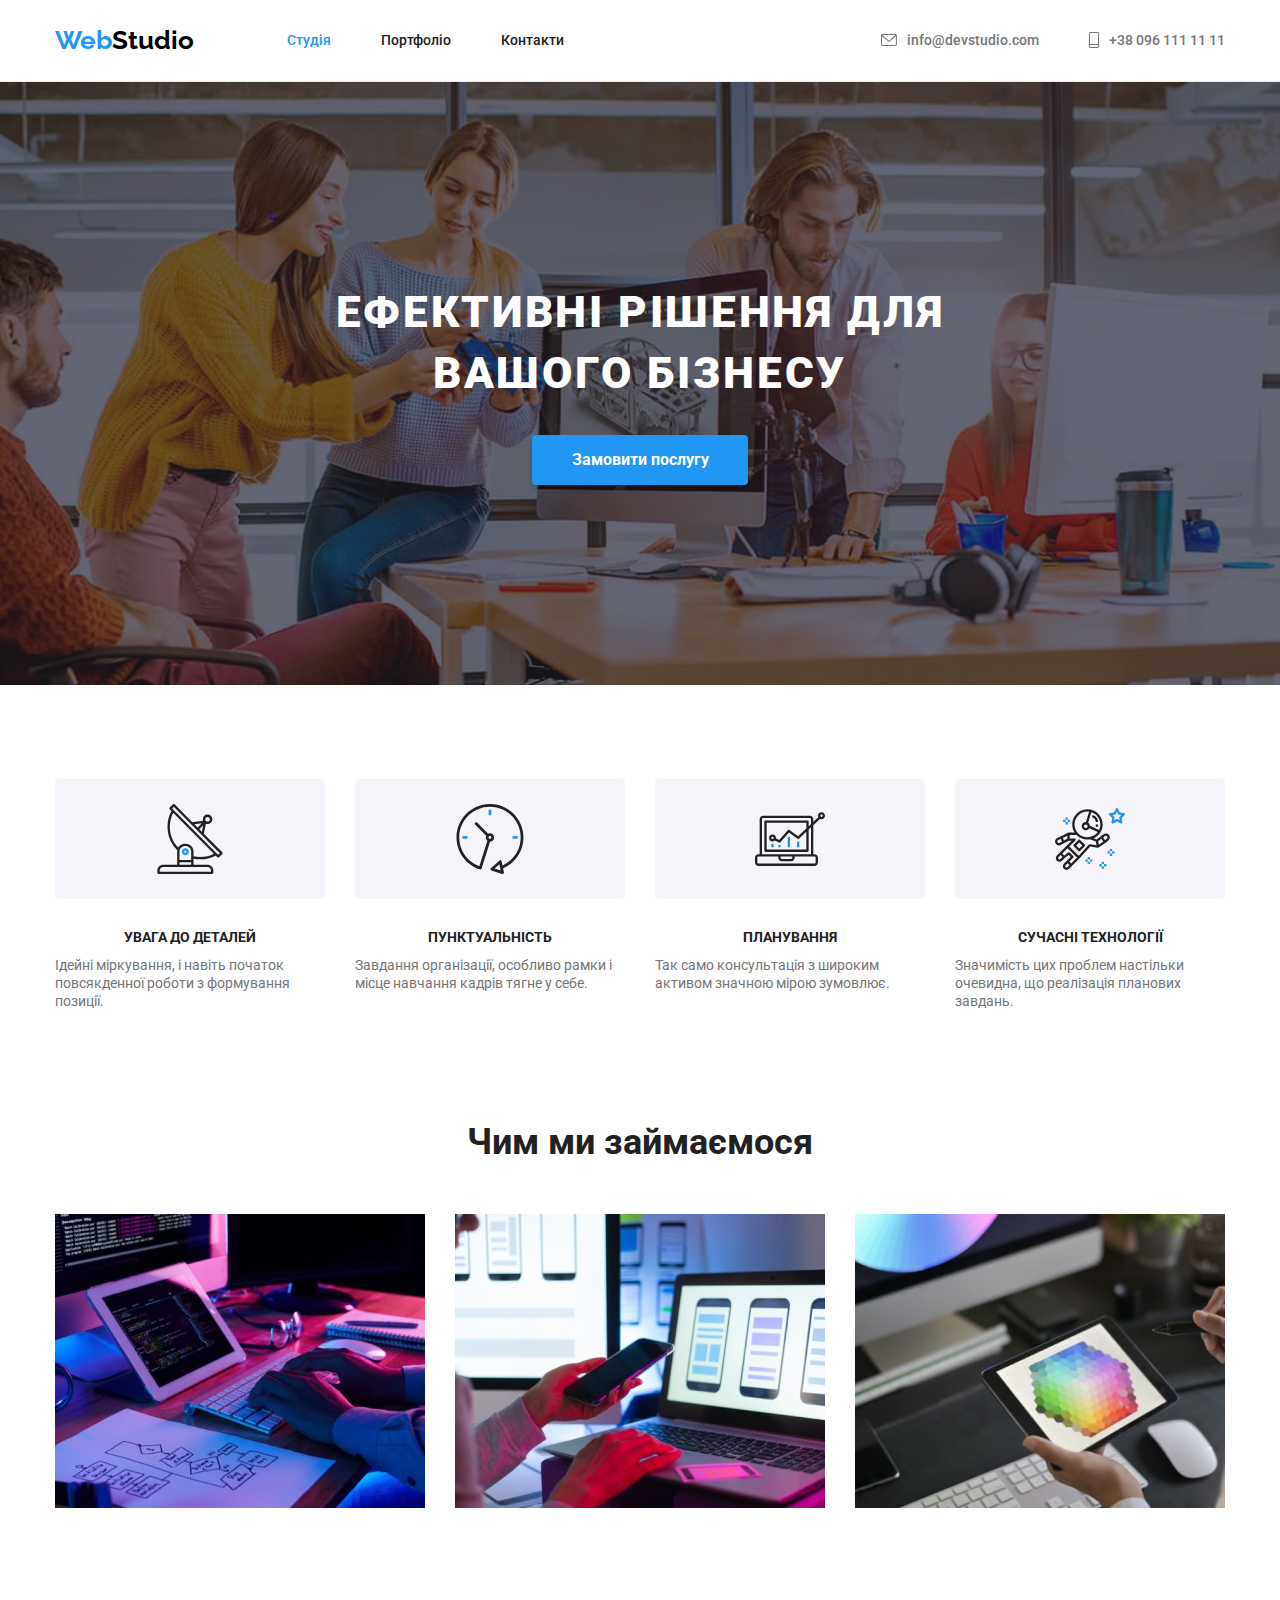
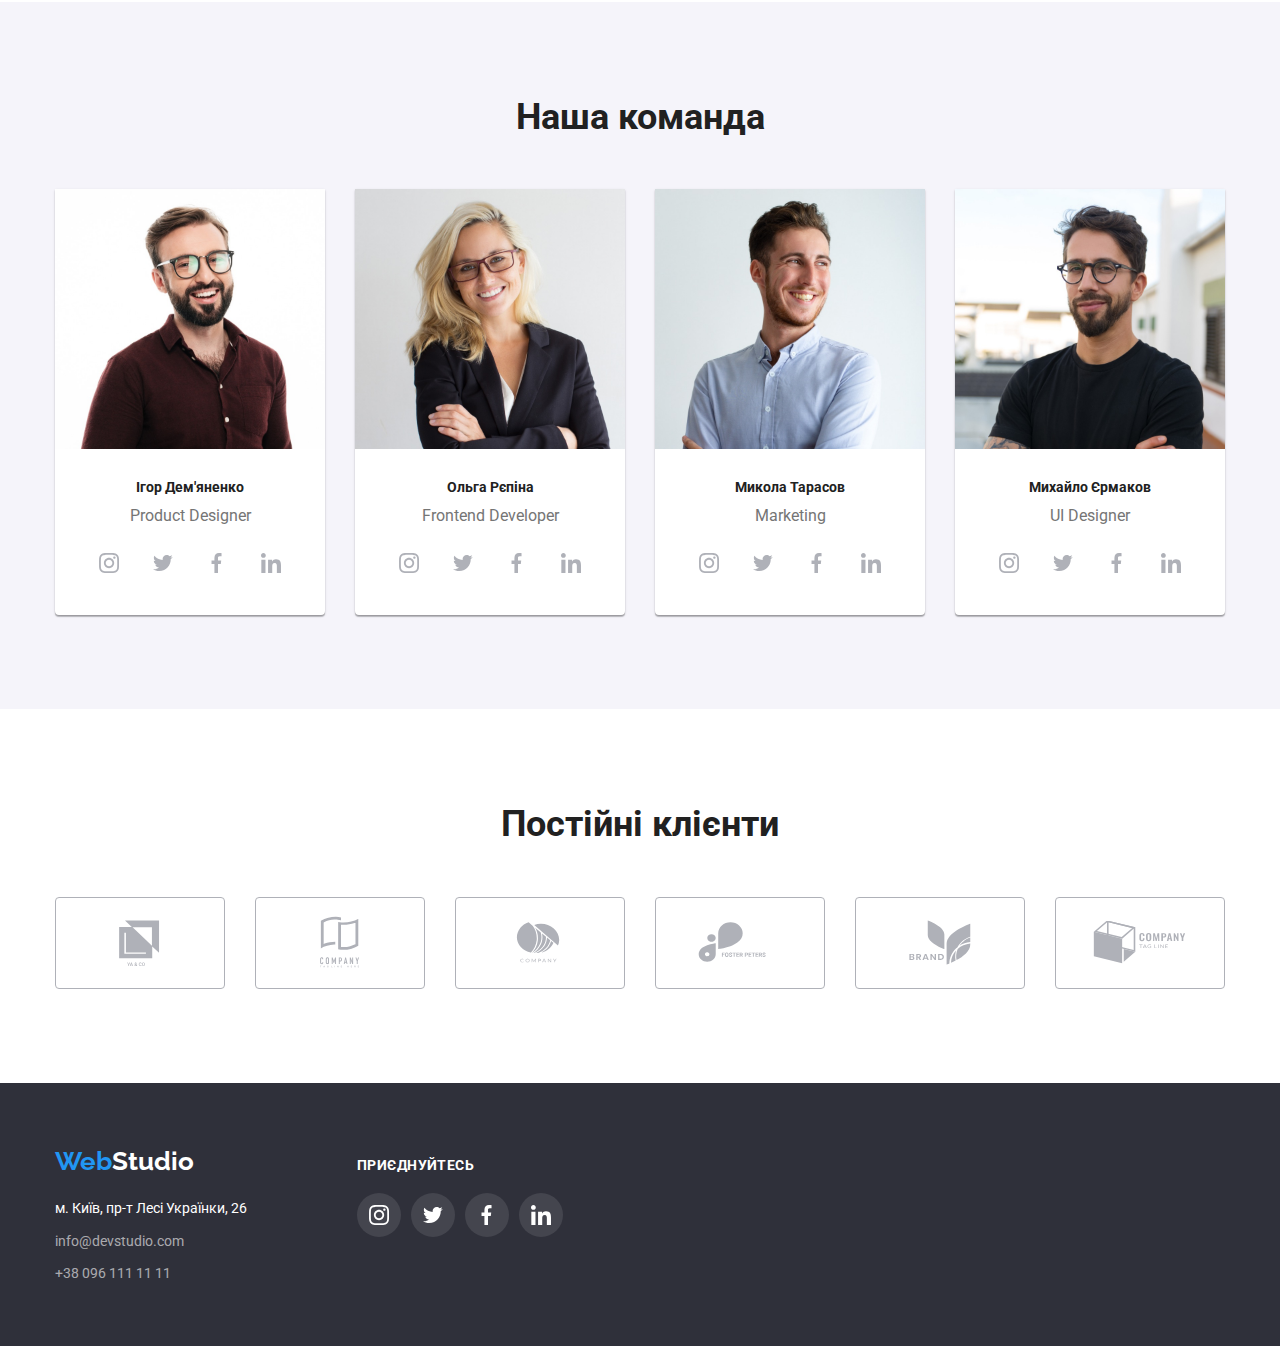
==== commit 22f700cd: "тени на карточки" ====
--- a/index.html
+++ b/index.html
@@ -6,6 +6,7 @@
   <meta http-equiv="X-UA-Compatible" content="IE=edge" />
   <meta name="viewport" content="width=device-width, initial-scale=1.0" />
   <title>Студія</title>
+  <link rel="preconnect" href="https://fonts.gstatic.com" />
   <link href="https://fonts.googleapis.com/css2?family=Raleway:wght@700&family=Roboto:wght@400;500;700;900&display=swap"
     rel="stylesheet" />
   <link rel="stylesheet"
@@ -45,7 +46,7 @@
     <section class="hero">
       <div class="container">
         <h1 class="hero-title">Ефективні рішення для вашого бізнесу</h1>
-        <button class="button-hero" type="button">Замовити послугу</button>
+        <button class="button button-hero" type="button">Замовити послугу</button>
       </div>
     </section>
     <section class="section">
@@ -337,7 +338,7 @@
         </address>
       </div>
       <div class="social-bloc">
-        <p><strong>приєднуйтесь</strong></p>
+        <p class="welcome-text"><strong>приєднуйтесь</strong></p>
         <ul class="list social-links">
           <li class="item">
             <a class="link social-link welcome-link" href="#" aria-label="instagram">
--- a/css/styles.css
+++ b/css/styles.css
@@ -37,6 +37,16 @@
 .connect {
   text-decoration: none;
 }
+/* кнопка загальні властивості */
+.button {
+  border: none;
+  margin-top: 0;
+  margin-bottom: 0;
+  cursor: pointer;
+  border-radius: 4px;
+  font-family: "Roboto", sans-serif;
+  font-size: 16px;
+}
 
 /* Порядок оформлення стилів:
 1. Блочна модель (геометрія)
@@ -125,7 +135,7 @@
   color: var(--color-primary);
   font-weight: 500;
   font-size: 14px;
-  line-height: calc(16.41 / 14);
+  line-height: calc(16 / 14);
 }
 
 .contact .connect:hover,
@@ -147,7 +157,6 @@
   max-width: 1600px;
   margin-right: auto;
   margin-left: auto;
-
   background-color: var(--color-brand);
   background-image: linear-gradient(to right, var(--color-img-overlay), var(--color-img-overlay)),
     url(../images/studio/Img-team.jpeg);
@@ -172,23 +181,15 @@
 }
 
 .button-hero {
-  display: inline-flex;
-  margin-top: 0;
-  margin-bottom: 0;
-  align-items: center;
   padding: 10px 32px;
   min-width: 216px;
-
+  align-items: center;
+  text-align: center;
   color: var(--color-white);
   background-color: var(--color-accent);
-  font-family: "Roboto", sans-serif;
+  box-shadow: 0px 4px 4px rgba(0, 0, 0, 0.15);
   font-weight: 700;
-  font-size: 16px;
-  line-height: 1.9;
-  box-shadow: 0px 4px 4px rgba(0, 0, 0, 0.15);
-  border-radius: 4px;
-  cursor: pointer;
-  letter-spacing: 0.06em;
+  line-height: calc(30 / 16);
 }
 /* активна кнопка в герої*/
 .button-hero:hover,
@@ -429,6 +430,15 @@
   align-items: baseline;
 }
 
+.welcome-text {
+  text-transform: uppercase;
+  font-size: 14px;
+  line-height: calc(16.41 / 14);
+  letter-spacing: 0.03em;
+  color: var(--color-white);
+  margin-bottom: 20px;
+}
+
 .welcome-link {
   background: rgba(255, 255, 255, 0.1);
 }
@@ -442,36 +452,29 @@
 .btn-line {
   display: flex;
   justify-content: center;
-  margin-bottom: 30px;
-}
-.list-btn {
-  margin-left: 8px;
-}
-.list-btn:first-child {
-  margin-left: 0;
+  margin-bottom: 50px;
+  gap: 8px;
 }
 
 .button-filter {
-  border-radius: 4px;
+  padding: 6px 22px;
   color: var(--color-secondary);
   background: var(--color-background-light);
-  font-family: "Roboto", sans-serif;
   font-weight: 500;
-  font-size: 16px;
-  line-height: 1.3;
-  cursor: pointer;
+  line-height: calc(26 / 16);
+}
+
+.button-filter:hover,
+.button-filter:focus {
+  background-color: var(--color-accent);
+  color: var(--color-white);
   box-shadow: 0px 3px 1px rgba(0, 0, 0, 0.1), 0px 1px 2px rgba(0, 0, 0, 0.08),
     0px 2px 2px rgba(0, 0, 0, 0.12);
 }
-
-.button-filter:hover {
-  background-color: var(--color-accent);
-  color: var(--color-white);
-}
 .button-filter:active {
-  background-color: var(--color-accent);
-  color: var(--color-white);
-}
+  background-color: var(--color-activ-btn);
+}
+
 /* список робіт */
 .portfolio {
   display: flex;
@@ -494,6 +497,12 @@
   padding: 20px 24px;
   border: 1px solid var(--color-border-box);
   border-top: 0;
+}
+
+.portfolio-box:hover,
+.portfolio-box:focus {
+  box-shadow: 0px 1px 1px rgba(0, 0, 0, 0.12), 0px 4px 4px rgba(0, 0, 0, 0.06),
+    1px 4px 6px rgba(0, 0, 0, 0.16);
 }
 
 .post-text {
@@ -519,5 +528,4 @@
   letter-spacing: 0.03em;
 }
 
-
 /* чи буде кращим використати для фону у герої контейнер .container-fluid ? */
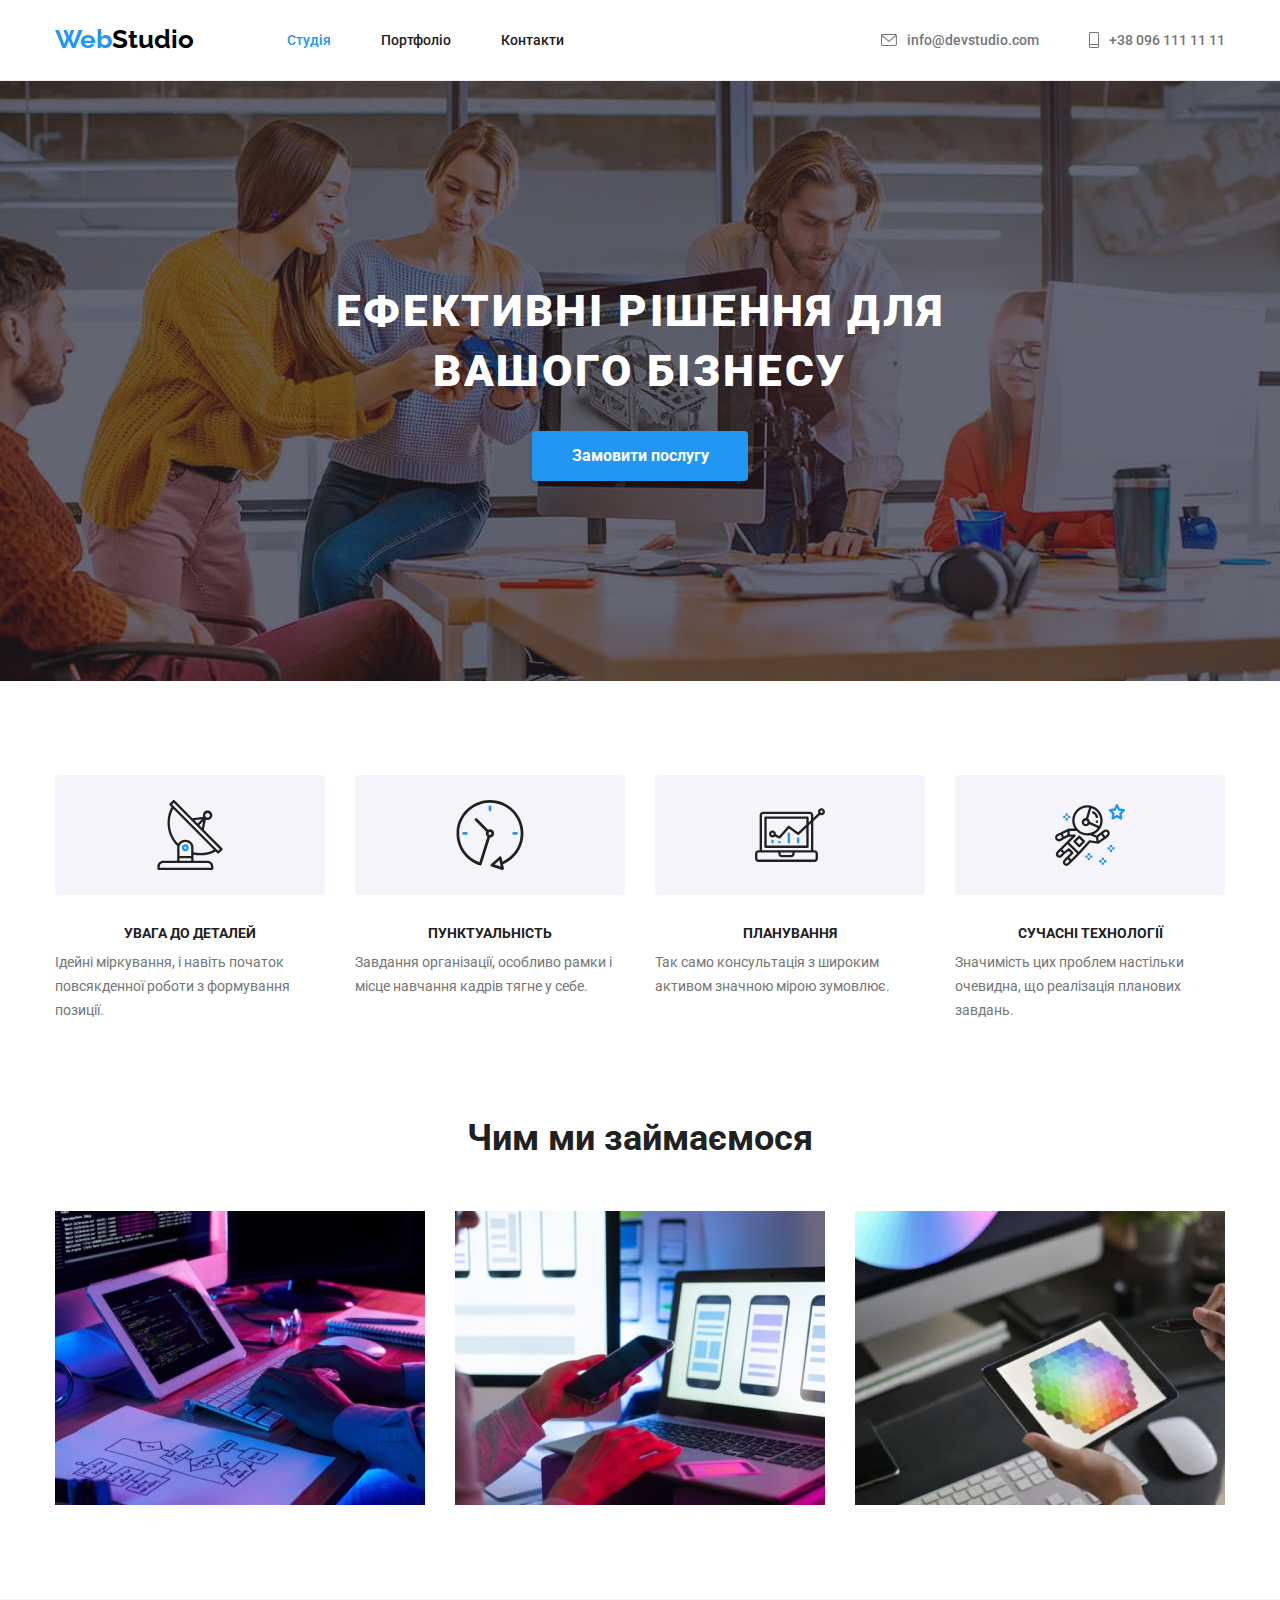
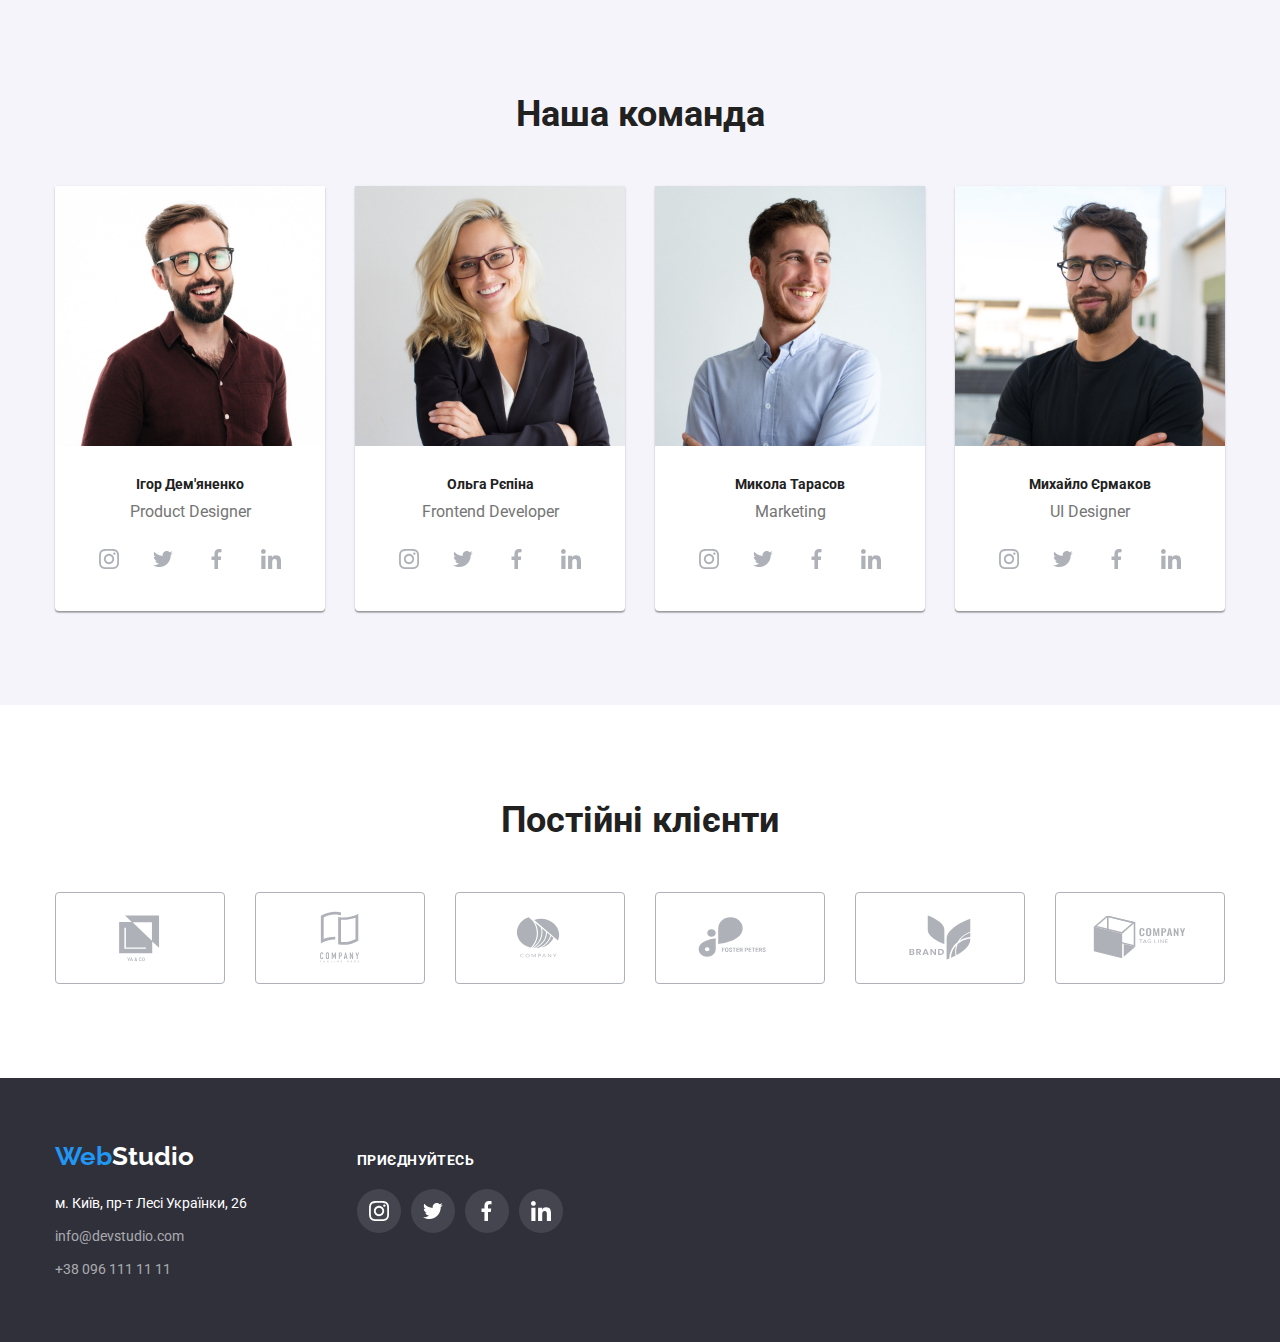
==== commit d0ad90bf: "добавляет бордер в картках порфоліо" ====
--- a/index.html
+++ b/index.html
@@ -1,377 +1,435 @@
 <!DOCTYPE html>
 <html lang="uk">
+  <head>
+    <meta charset="UTF-8" />
+    <meta http-equiv="X-UA-Compatible" content="IE=edge" />
+    <meta name="viewport" content="width=device-width, initial-scale=1.0" />
+    <title>Студія</title>
+    <!-- шрифти -->
+    <link rel="preconnect" href="https://fonts.googleapis.com" />
+    <link rel="preconnect" href="https://fonts.gstatic.com" crossorigin />
+    <link
+      href="https://fonts.googleapis.com/css2?family=Raleway:wght@700&family=Roboto:wght@400;500;700;900&display=swap"
+      rel="stylesheet"
+    />
+    <!-- нормалізатор -->
+    <link
+      rel="stylesheet"
+      href="https://cdnjs.cloudflare.com/ajax/libs/modern-normalize/1.1.0/modern-normalize.min.css"
+    />
+    <!-- стилі -->
+    <link rel="stylesheet" href="./css/styles.css" />
+  </head>
 
-<head>
-  <meta charset="UTF-8" />
-  <meta http-equiv="X-UA-Compatible" content="IE=edge" />
-  <meta name="viewport" content="width=device-width, initial-scale=1.0" />
-  <title>Студія</title>
-  <link rel="preconnect" href="https://fonts.gstatic.com" />
-  <link href="https://fonts.googleapis.com/css2?family=Raleway:wght@700&family=Roboto:wght@400;500;700;900&display=swap"
-    rel="stylesheet" />
-  <link rel="stylesheet"
-    href="https://cdnjs.cloudflare.com/ajax/libs/modern-normalize/1.1.0/modern-normalize.min.css" />
-  <link rel="stylesheet" href="./css/styles.css" />
-</head>
-
-<body>
-  <header class="top-line">
-    <div class="container mein-line">
-      <nav class="nav-sector">
-        <a class="link logo-link" href="./index.html"><span class="logo">Web</span>Studio</a>
-        <ul class="site-nav list">
-          <li class="item"><a class="link connect current" href="./index.html">Студія</a></li>
-          <li class="item"><a class="link connect" href="./portfolio.html">Портфоліо</a></li>
-          <li class="item"><a class="link connect" href="#">Контакти</a></li>
-        </ul>
-      </nav>
-      <ul class="contact list">
-        <li class="item">
-          <a class="link connect" href="mailto:info@devstudio.com">
-            <svg class="icon" width="16" height="12">
-              <use href="./images/icons/sprite.svg#envelope"></use>
-            </svg>info@devstudio.com
-          </a>
-        </li>
-        <li class="item">
-          <a class="link connect" href="tel:+380961111111">
-            <svg class="icon" width="10" height="16">
-              <use href="./images/icons/sprite.svg#phone"></use>
-            </svg>+38 096 111 11 11</a>
-        </li>
-      </ul>
-    </div>
-  </header>
-  <main>
-    <section class="hero">
-      <div class="container">
-        <h1 class="hero-title">Ефективні рішення для вашого бізнесу</h1>
-        <button class="button button-hero" type="button">Замовити послугу</button>
-      </div>
-    </section>
-    <section class="section">
-      <!-- наступний заголовок прихованний-->
-      <h2 class="visually-hidden">Переваги студії</h2>
-      <div class="container">
-        <ul class="list merit">
-          <li class="list-merit">
-            <div class="thumb">
-              <svg class="thumb-icon" width="70" height="70">
-                <use href="./images/icons/sprite.svg#antenna"></use>
-              </svg>
-            </div>
-            <h3 class="section-subtitle">УВАГА ДО ДЕТАЛЕЙ</h3>
-            <p class="post-text">
-              Ідейні міркування, i навіть початок повсякденної роботи з формування позиції.
-            </p>
+  <body>
+    <header class="top-line">
+      <div class="container mein-line">
+        <nav class="nav-sector">
+          <a class="link logo-link" href="./index.html"><span class="logo">Web</span>Studio</a>
+          <ul class="site-nav list">
+            <li class="item"><a class="link connect current" href="./index.html">Студія</a></li>
+            <li class="item"><a class="link connect" href="./portfolio.html">Портфоліо</a></li>
+            <li class="item"><a class="link connect" href="#">Контакти</a></li>
+          </ul>
+        </nav>
+        <ul class="contact list">
+          <li class="item">
+            <a class="link connect" href="mailto:info@devstudio.com">
+              <svg class="icon" width="16" height="12">
+                <use href="./images/icons/sprite.svg#envelope"></use></svg
+              >info@devstudio.com
+            </a>
           </li>
-          <li class="list-merit">
-            <div class="thumb">
-              <svg class="thumb-icon" width="70" height="70">
-                <use href="./images/icons/sprite.svg#clock"></use>
-              </svg>
-            </div>
-            <h3 class="section-subtitle">ПУНКТУАЛЬНІСТЬ</h3>
-            <p class="post-text">
-              Завдання організації, особливо рамки і місце навчання кадрів тягне у себе.
-            </p>
-          </li>
-          <li class="list-merit">
-            <div class="thumb">
-              <svg class="thumb-icon" width="70" height="70">
-                <use href="./images/icons/sprite.svg#diagram"></use>
-              </svg>
-            </div>
-            <h3 class="section-subtitle">ПЛАНУВАННЯ</h3>
-            <p class="post-text">
-              Так само консультація з широким активом значною мірою зумовлює.
-            </p>
-          </li>
-          <li class="list-merit">
-            <div class="thumb">
-              <svg class="thumb-icon" width="70" height="70">
-                <use href="./images/icons/sprite.svg#astronaut"></use>
-              </svg>
-            </div>
-            <h3 class="section-subtitle">СУЧАСНІ ТЕХНОЛОГІЇ</h3>
-            <p class="post-text">
-              Значимість цих проблем настільки очевидна, що реалізація планових завдань.
-            </p>
+          <li class="item">
+            <a class="link connect" href="tel:+380961111111">
+              <svg class="icon" width="10" height="16">
+                <use href="./images/icons/sprite.svg#phone"></use></svg
+              >+38 096 111 11 11</a
+            >
           </li>
         </ul>
       </div>
-    </section>
-    <section class="section section-work">
+    </header>
+    <main>
+      <section class="hero">
+        <div class="container">
+          <h1 class="hero-title">Ефективні рішення для вашого бізнесу</h1>
+          <button class="button button-hero" type="button">Замовити послугу</button>
+        </div>
+      </section>
+
+      <section class="section">
+        <!-- прихований заголовок -->
+        <h2 class="visually-hidden">Переваги студії</h2>
+        <div class="container">
+          <ul class="list merit">
+            <li class="list-merit">
+              <div class="thumb">
+                <svg class="thumb-icon" width="70" height="70">
+                  <use href="./images/icons/sprite.svg#antenna"></use>
+                </svg>
+              </div>
+              <h3 class="section-subtitle">УВАГА ДО ДЕТАЛЕЙ</h3>
+              <p class="post-text">
+                Ідейні міркування, i навіть початок повсякденної роботи з формування позиції.
+              </p>
+            </li>
+            <li class="list-merit">
+              <div class="thumb">
+                <svg class="thumb-icon" width="70" height="70">
+                  <use href="./images/icons/sprite.svg#clock"></use>
+                </svg>
+              </div>
+              <h3 class="section-subtitle">ПУНКТУАЛЬНІСТЬ</h3>
+              <p class="post-text">
+                Завдання організації, особливо рамки і місце навчання кадрів тягне у себе.
+              </p>
+            </li>
+            <li class="list-merit">
+              <div class="thumb">
+                <svg class="thumb-icon" width="70" height="70">
+                  <use href="./images/icons/sprite.svg#diagram"></use>
+                </svg>
+              </div>
+              <h3 class="section-subtitle">ПЛАНУВАННЯ</h3>
+              <p class="post-text">
+                Так само консультація з широким активом значною мірою зумовлює.
+              </p>
+            </li>
+            <li class="list-merit">
+              <div class="thumb">
+                <svg class="thumb-icon" width="70" height="70">
+                  <use href="./images/icons/sprite.svg#astronaut"></use>
+                </svg>
+              </div>
+              <h3 class="section-subtitle">СУЧАСНІ ТЕХНОЛОГІЇ</h3>
+              <p class="post-text">
+                Значимість цих проблем настільки очевидна, що реалізація планових завдань.
+              </p>
+            </li>
+          </ul>
+        </div>
+      </section>
+      <section class="section section-work">
+        <div class="container">
+          <h2 class="section-title">Чим ми займаємося</h2>
+          <ul class="list work">
+            <li class="work-foto">
+              <img
+                class="image"
+                src="./images/studio/img-1.jpg"
+                alt="Програмист пряцює за столом. Нtml код."
+                width="370"
+                height="294"
+              />
+            </li>
+
+            <li class="work-foto">
+              <img
+                class="image"
+                src="./images/studio/img-2.jpg"
+                alt="Дизайнер розробляе мобільні додатки. Інтерфейс для смартфона."
+                width="370"
+                height="294"
+              />
+            </li>
+            <li class="work-foto">
+              <img
+                class="image"
+                src="./images/studio/img-3.jpg"
+                alt="Художник вебдизайнер вибирає кольор на графичному планшеті."
+                width="370"
+                height="294"
+              />
+            </li>
+          </ul>
+        </div>
+      </section>
+      <section class="section-team section">
+        <div class="container">
+          <h2 class="section-title">Наша команда</h2>
+          <ul class="list team">
+            <li class="team-list">
+              <img
+                class="image member"
+                src="./images/studio/img-4.jpg"
+                alt="Ігор Дем'яненко"
+                width="270"
+                height="260"
+              />
+              <h3 class="section-subtitle">Ігор Дем'яненко</h3>
+              <p class="desc-text" lang="en">Product Designer</p>
+              <ul class="list social-links">
+                <li class="item">
+                  <a class="link social-link" href="#" aria-label="instagram">
+                    <svg class="icon">
+                      <use href="./images/icons/sprite.svg#instagram"></use>
+                    </svg>
+                  </a>
+                </li>
+                <li class="item">
+                  <a class="link social-link" href="#" aria-label="twitter">
+                    <svg class="icon">
+                      <use href="./images/icons/sprite.svg#twitter"></use>
+                    </svg>
+                  </a>
+                </li>
+                <li class="item">
+                  <a class="link social-link" href="#" aria-label="facebook">
+                    <svg class="icon">
+                      <use href="./images/icons/sprite.svg#facebook"></use>
+                    </svg>
+                  </a>
+                </li>
+                <li class="item">
+                  <a class="link social-link" href="#" aria-label="linkedin">
+                    <svg class="icon">
+                      <use href="./images/icons/sprite.svg#linkedin"></use>
+                    </svg>
+                  </a>
+                </li>
+              </ul>
+            </li>
+            <li class="team-list">
+              <img
+                class="image member"
+                src="./images/studio/img-5.jpg"
+                alt="Ольга Рєпіна"
+                width="270"
+                height="260"
+              />
+              <h3 class="section-subtitle">Ольга Рєпіна</h3>
+              <p class="desc-text" lang="en">Frontend Developer</p>
+              <ul class="list social-links">
+                <li class="item">
+                  <a class="link social-link" href="#" aria-label="instagram">
+                    <svg class="icon">
+                      <use href="./images/icons/sprite.svg#instagram"></use>
+                    </svg>
+                  </a>
+                </li>
+                <li class="item">
+                  <a class="link social-link" href="#" aria-label="twitter">
+                    <svg class="icon">
+                      <use href="./images/icons/sprite.svg#twitter"></use>
+                    </svg>
+                  </a>
+                </li>
+                <li class="item">
+                  <a class="link social-link" href="#" aria-label="facebook">
+                    <svg class="icon">
+                      <use href="./images/icons/sprite.svg#facebook"></use>
+                    </svg>
+                  </a>
+                </li>
+                <li class="item">
+                  <a class="link social-link" href="#" aria-label="linkedin">
+                    <svg class="icon">
+                      <use href="./images/icons/sprite.svg#linkedin"></use>
+                    </svg>
+                  </a>
+                </li>
+              </ul>
+            </li>
+            <li class="team-list">
+              <img
+                class="image member"
+                src="./images/studio/img-6.jpg"
+                alt="Микола Тарасов"
+                width="270"
+                height="260"
+              />
+              <h3 class="section-subtitle">Микола Тарасов</h3>
+              <p class="desc-text" lang="en">Marketing</p>
+              <ul class="list social-links">
+                <li class="item">
+                  <a class="link social-link" href="#" aria-label="instagram">
+                    <svg class="icon">
+                      <use href="./images/icons/sprite.svg#instagram"></use>
+                    </svg>
+                  </a>
+                </li>
+                <li class="item">
+                  <a class="link social-link" href="#" aria-label="twitter">
+                    <svg class="icon">
+                      <use href="./images/icons/sprite.svg#twitter"></use>
+                    </svg>
+                  </a>
+                </li>
+                <li class="item">
+                  <a class="link social-link" href="#" aria-label="facebook">
+                    <svg class="icon">
+                      <use href="./images/icons/sprite.svg#facebook"></use>
+                    </svg>
+                  </a>
+                </li>
+                <li class="item">
+                  <a class="link social-link" href="#" aria-label="linkedin">
+                    <svg class="icon">
+                      <use href="./images/icons/sprite.svg#linkedin"></use>
+                    </svg>
+                  </a>
+                </li>
+              </ul>
+            </li>
+            <li class="team-list">
+              <img
+                class="image member"
+                src="./images/studio/img-7.jpg"
+                alt="Михайло Єрмаков"
+                width="270"
+                height="260"
+              />
+              <h3 class="section-subtitle">Михайло Єрмаков</h3>
+              <p class="desc-text" lang="en">UI Designer</p>
+              <ul class="list social-links">
+                <li class="item">
+                  <a class="link social-link" href="#" aria-label="instagram">
+                    <svg class="icon">
+                      <use href="./images/icons/sprite.svg#instagram"></use>
+                    </svg>
+                  </a>
+                </li>
+                <li class="item">
+                  <a class="link social-link" href="#" aria-label="twitter">
+                    <svg class="icon">
+                      <use href="./images/icons/sprite.svg#twitter"></use>
+                    </svg>
+                  </a>
+                </li>
+                <li class="item">
+                  <a class="link social-link" href="#" aria-label="facebook">
+                    <svg class="icon">
+                      <use href="./images/icons/sprite.svg#facebook"></use>
+                    </svg>
+                  </a>
+                </li>
+                <li class="item">
+                  <a class="link social-link" href="#" aria-label="linkedin">
+                    <svg class="icon">
+                      <use href="./images/icons/sprite.svg#linkedin"></use>
+                    </svg>
+                  </a>
+                </li>
+              </ul>
+            </li>
+          </ul>
+        </div>
+      </section>
+      <section class="section">
+        <div class="container">
+          <h2 class="section-title">Постійні клієнти</h2>
+          <ul class="list clients">
+            <li class="clients-card">
+              <a class="link clients-link" href="#">
+                <svg class="thumb-icon">
+                  <use href="./images/icons/sprite.svg#client-1"></use>
+                </svg>
+              </a>
+            </li>
+            <li class="clients-card">
+              <a class="link clients-link" href="#">
+                <svg class="thumb-icon">
+                  <use href="./images/icons/sprite.svg#client-2"></use>
+                </svg>
+              </a>
+            </li>
+            <li class="clients-card">
+              <a class="link clients-link" href="#">
+                <svg class="thumb-icon">
+                  <use href="./images/icons/sprite.svg#client-3"></use>
+                </svg>
+              </a>
+            </li>
+            <li class="clients-card">
+              <a class="link clients-link" href="#">
+                <svg class="thumb-icon">
+                  <use href="./images/icons/sprite.svg#client-4"></use>
+                </svg>
+              </a>
+            </li>
+            <li class="clients-card">
+              <a class="link clients-link" href="#">
+                <svg class="thumb-icon">
+                  <use href="./images/icons/sprite.svg#client-5"></use>
+                </svg>
+              </a>
+            </li>
+            <li class="clients-card">
+              <a class="link clients-link" href="#">
+                <svg class="thumb-icon">
+                  <use href="./images/icons/sprite.svg#client-6"></use>
+                </svg>
+              </a>
+            </li>
+          </ul>
+        </div>
+      </section>
+    </main>
+    <footer class="page-footer">
       <div class="container">
-        <h2 class="section-title">Чим ми займаємося</h2>
-        <ul class="list work">
-          <li class="work-foto">
-            <img class="image" src="./images/studio/img-1.jpg" alt="Програмист пряцює за столом. Нtml код." width="370"
-              height="294" />
-          </li>
-
-          <li class="work-foto">
-            <img class="image" src="./images/studio/img-2.jpg"
-              alt="Дизайнер розробляе мобільні додатки. Інтерфейс для смартфона." width="370" height="294" />
-          </li>
-          <li class="work-foto">
-            <img class="image" src="./images/studio/img-3.jpg"
-              alt="Художник вебдизайнер вибирає кольор на графичному планшеті." width="370" height="294" />
-          </li>
-        </ul>
-      </div>
-    </section>
-    <section class="section-team section">
-      <div class="container">
-        <h2 class="section-title">Наша команда</h2>
-        <ul class="list team">
-          <li class="team-list">
-            <img class="image member" src="./images/studio/img-4.jpg" alt="Ігор Дем'яненко" width="270" height="260" />
-            <h3 class="section-subtitle">Ігор Дем'яненко</h3>
-            <p class="desc-text" lang="en">Product Designer</p>
-            <ul class="list social-links">
-              <li class="item">
-                <a class="link social-link" href="#" aria-label="instagram">
-                  <svg class="icon">
-                    <use href="./images/icons/sprite.svg#instagram"></use>
-                  </svg>
-                </a>
+        <div>
+          <a class="link logo-link logo-footer" href="./index.html"
+            ><span class="logo">Web</span>Studio</a
+          >
+          <address>
+            <ul class="list">
+              <li class="list-item">
+                <a
+                  class="connect reach"
+                  href="https://goo.gl/maps/CPtrU1FHBa2aNyZL9"
+                  target="_blank"
+                  rel="noopener noreferrer nofollow"
+                  >м. Київ, пр-т Лесі Українки, 26</a
+                >
               </li>
-              <li class="item">
-                <a class="link social-link" href="#" aria-label="twitter">
-                  <svg class="icon">
-                    <use href="./images/icons/sprite.svg#twitter"></use>
-                  </svg>
-                </a>
+              <li class="list-item">
+                <a class="link connect contact-address" href="mailto:info@devstudio.com"
+                  >info@devstudio.com</a
+                >
               </li>
-              <li class="item">
-                <a class="link social-link" href="#" aria-label="facebook">
-                  <svg class="icon">
-                    <use href="./images/icons/sprite.svg#facebook"></use>
-                  </svg>
-                </a>
-              </li>
-              <li class="item">
-                <a class="link social-link" href="#" aria-label="linkedin">
-                  <svg class="icon">
-                    <use href="./images/icons/sprite.svg#linkedin"></use>
-                  </svg>
-                </a>
+              <li class="list-item">
+                <a class="link connect contact-address" href="tel:+380961111111"
+                  >+38 096 111 11 11</a
+                >
               </li>
             </ul>
-          </li>
-          <li class="team-list">
-            <img class="image member" src="./images/studio/img-5.jpg" alt="Ольга Рєпіна" width="270" height="260" />
-            <h3 class="section-subtitle">Ольга Рєпіна</h3>
-            <p class="desc-text" lang="en">Frontend Developer</p>
-            <ul class="list social-links">
-              <li class="item">
-                <a class="link social-link" href="#" aria-label="instagram">
-                  <svg class="icon">
-                    <use href="./images/icons/sprite.svg#instagram"></use>
-                  </svg>
-                </a>
-              </li>
-              <li class="item">
-                <a class="link social-link" href="#" aria-label="twitter">
-                  <svg class="icon">
-                    <use href="./images/icons/sprite.svg#twitter"></use>
-                  </svg>
-                </a>
-              </li>
-              <li class="item">
-                <a class="link social-link" href="#" aria-label="facebook">
-                  <svg class="icon">
-                    <use href="./images/icons/sprite.svg#facebook"></use>
-                  </svg>
-                </a>
-              </li>
-              <li class="item">
-                <a class="link social-link" href="#" aria-label="linkedin">
-                  <svg class="icon">
-                    <use href="./images/icons/sprite.svg#linkedin"></use>
-                  </svg>
-                </a>
-              </li>
-            </ul>
-          </li>
-          <li class="team-list">
-            <img class="image member" src="./images/studio/img-6.jpg" alt="Микола Тарасов" width="270" height="260" />
-            <h3 class="section-subtitle">Микола Тарасов</h3>
-            <p class="desc-text" lang="en">Marketing</p>
-            <ul class="list social-links">
-              <li class="item">
-                <a class="link social-link" href="#" aria-label="instagram">
-                  <svg class="icon">
-                    <use href="./images/icons/sprite.svg#instagram"></use>
-                  </svg>
-                </a>
-              </li>
-              <li class="item">
-                <a class="link social-link" href="#" aria-label="twitter">
-                  <svg class="icon">
-                    <use href="./images/icons/sprite.svg#twitter"></use>
-                  </svg>
-                </a>
-              </li>
-              <li class="item">
-                <a class="link social-link" href="#" aria-label="facebook">
-                  <svg class="icon">
-                    <use href="./images/icons/sprite.svg#facebook"></use>
-                  </svg>
-                </a>
-              </li>
-              <li class="item">
-                <a class="link social-link" href="#" aria-label="linkedin">
-                  <svg class="icon">
-                    <use href="./images/icons/sprite.svg#linkedin"></use>
-                  </svg>
-                </a>
-              </li>
-            </ul>
-          </li>
-          <li class="team-list">
-            <img class="image member" src="./images/studio/img-7.jpg" alt="Михайло Єрмаков" width="270" height="260" />
-            <h3 class="section-subtitle">Михайло Єрмаков</h3>
-            <p class="desc-text" lang="en">UI Designer</p>
-            <ul class="list social-links">
-              <li class="item">
-                <a class="link social-link" href="#" aria-label="instagram">
-                  <svg class="icon">
-                    <use href="./images/icons/sprite.svg#instagram"></use>
-                  </svg>
-                </a>
-              </li>
-              <li class="item">
-                <a class="link social-link" href="#" aria-label="twitter">
-                  <svg class="icon">
-                    <use href="./images/icons/sprite.svg#twitter"></use>
-                  </svg>
-                </a>
-              </li>
-              <li class="item">
-                <a class="link social-link" href="#" aria-label="facebook">
-                  <svg class="icon">
-                    <use href="./images/icons/sprite.svg#facebook"></use>
-                  </svg>
-                </a>
-              </li>
-              <li class="item">
-                <a class="link social-link" href="#" aria-label="linkedin">
-                  <svg class="icon">
-                    <use href="./images/icons/sprite.svg#linkedin"></use>
-                  </svg>
-                </a>
-              </li>
-            </ul>
-          </li>
-        </ul>
+          </address>
+        </div>
+        <div class="social-bloc">
+          <p class="welcome-text"><strong>приєднуйтесь</strong></p>
+          <ul class="list social-links">
+            <li class="item">
+              <a class="link social-link welcome-link" href="#" aria-label="instagram">
+                <svg class="icon">
+                  <use href="./images/icons/sprite.svg#instagram"></use>
+                </svg>
+              </a>
+            </li>
+            <li class="item">
+              <a class="link social-link welcome-link" href="#" aria-label="twitter">
+                <svg class="icon">
+                  <use href="./images/icons/sprite.svg#twitter"></use>
+                </svg>
+              </a>
+            </li>
+            <li class="item">
+              <a class="link social-link welcome-link" href="#" aria-label="facebook">
+                <svg class="icon">
+                  <use href="./images/icons/sprite.svg#facebook"></use>
+                </svg>
+              </a>
+            </li>
+            <li class="item">
+              <a class="link social-link welcome-link" href="#" aria-label="linkedin">
+                <svg class="icon">
+                  <use href="./images/icons/sprite.svg#linkedin"></use>
+                </svg>
+              </a>
+            </li>
+          </ul>
+        </div>
       </div>
-    </section>
-    <section class="section">
-      <div class="container">
-        <h2 class="section-title">Постійні клієнти</h2>
-        <ul class="list clients">
-          <li class="clients-card">
-            <a class="link clients-link" href="#">
-              <svg class="thumb-icon">
-                <use href="./images/icons/sprite.svg#client-1"></use>
-              </svg>
-            </a>
-          </li>
-          <li class="clients-card">
-            <a class="link clients-link" href="#">
-              <svg class="thumb-icon">
-                <use href="./images/icons/sprite.svg#client-2"></use>
-              </svg>
-            </a>
-          </li>
-          <li class="clients-card">
-            <a class="link clients-link" href="#">
-              <svg class="thumb-icon">
-                <use href="./images/icons/sprite.svg#client-3"></use>
-              </svg>
-            </a>
-          </li>
-          <li class="clients-card">
-            <a class="link clients-link" href="#">
-              <svg class="thumb-icon">
-                <use href="./images/icons/sprite.svg#client-4"></use>
-              </svg>
-            </a>
-          </li>
-          <li class="clients-card">
-            <a class="link clients-link" href="#">
-              <svg class="thumb-icon">
-                <use href="./images/icons/sprite.svg#client-5"></use>
-              </svg>
-            </a>
-          </li>
-          <li class="clients-card">
-            <a class="link clients-link" href="#">
-              <svg class="thumb-icon">
-                <use href="./images/icons/sprite.svg#client-6"></use>
-              </svg>
-            </a>
-          </li>
-        </ul>
-      </div>
-    </section>
-  </main>
-  <footer class="page-footer">
-    <div class="container">
-      <div>
-        <a class="link logo-link logo-footer" href="./index.html"><span class="logo">Web</span>Studio</a>
-        <address>
-          <ul class="list">
-            <li class="list-item">
-              <a class="connect reach" href="https://goo.gl/maps/CPtrU1FHBa2aNyZL9" target="_blank"
-                rel="noopener noreferrer nofollow">м. Київ, пр-т Лесі Українки, 26</a>
-            </li>
-            <li class="list-item">
-              <a class="link connect contact-address" href="mailto:info@devstudio.com">info@devstudio.com</a>
-            </li>
-            <li class="list-item">
-              <a class="link connect contact-address" href="tel:+380961111111">+38 096 111 11 11</a>
-            </li>
-          </ul>
-        </address>
-      </div>
-      <div class="social-bloc">
-        <p class="welcome-text"><strong>приєднуйтесь</strong></p>
-        <ul class="list social-links">
-          <li class="item">
-            <a class="link social-link welcome-link" href="#" aria-label="instagram">
-              <svg class="icon">
-                <use href="./images/icons/sprite.svg#instagram"></use>
-              </svg>
-            </a>
-          </li>
-          <li class="item">
-            <a class="link social-link welcome-link" href="#" aria-label="twitter">
-              <svg class="icon">
-                <use href="./images/icons/sprite.svg#twitter"></use>
-              </svg>
-            </a>
-          </li>
-          <li class="item">
-            <a class="link social-link welcome-link" href="#" aria-label="facebook">
-              <svg class="icon">
-                <use href="./images/icons/sprite.svg#facebook"></use>
-              </svg>
-            </a>
-          </li>
-          <li class="item">
-            <a class="link social-link welcome-link" href="#" aria-label="linkedin">
-              <svg class="icon">
-                <use href="./images/icons/sprite.svg#linkedin"></use>
-              </svg>
-            </a>
-          </li>
-        </ul>
-      </div>
-    </div>
-  </footer>
-</body>
-
-</html>+    </footer>
+  </body>
+</html>
--- a/css/styles.css
+++ b/css/styles.css
@@ -1,4 +1,11 @@
 :root {
+ /* шрифти */
+  --font-family-primary: "Roboto", sans-serif;
+  --font-weight-more: 700;
+  --font-weight-less: 500;
+  --font-size-more: 16px;
+  --font-size-less: 14px;
+  /* колор */
   --color-primary: #757575;
   --color-secondary: #212121;
   --color-brand: #2f303a;
@@ -15,14 +22,16 @@
   --color-header-border: #ececec;
   --color-border-box: #eeeeee;
   --color-icon: #afb1b8;
-}
-
+  --color-contact-tooter: rgba(255, 255, 255, 0.6);
+}
 /* спадкодавець */
 body {
   background-color: var(--color-background);
   color: var(--color-primary);
-  font-family: "Roboto", sans-serif;
-}
+  font-family: var(--font-family-primary);
+  margin: 0;
+}
+
 /* скидання властивості стилей */
 .list {
   list-style: none;
@@ -44,8 +53,8 @@
   margin-bottom: 0;
   cursor: pointer;
   border-radius: 4px;
-  font-family: "Roboto", sans-serif;
-  font-size: 16px;
+  font-family: inherit;
+  font-size: var(--font-size-more);
 }
 
 /* Порядок оформлення стилів:
@@ -100,12 +109,11 @@
 
 .site-nav .connect {
   display: block;
-  padding-top: 32px;
-  padding-bottom: 32px;
+  padding: 32px 0;
   color: var(--color-secondary);
-  font-weight: 500;
-  font-size: 14px;
-  line-height: 1.2;
+  font-weight: var(--font-weight-less);
+  font-size: var(--font-size-less);
+  line-height: 1.143;
 }
 
 .site-nav .connect:hover,
@@ -129,13 +137,12 @@
 /* Мейл. тел. */
 .contact .connect {
   display: flex;
-  padding-top: 32px;
-  padding-bottom: 32px;
+  padding: 32px 0;
   gap: 10px;
   color: var(--color-primary);
-  font-weight: 500;
-  font-size: 14px;
-  line-height: calc(16 / 14);
+  font-weight: var(--font-weight-less);
+  font-size: var(--font-size-less);
+  line-height: 1.143;
 }
 
 .contact .connect:hover,
@@ -154,7 +161,7 @@
   text-align: center;
   padding-top: 200px;
   padding-bottom: 200px;
-  max-width: 1600px;
+  /* max-width: 1600px; */
   margin-right: auto;
   margin-left: auto;
   background-color: var(--color-brand);
@@ -168,16 +175,16 @@
 .hero-title {
   margin-top: 0;
   margin-bottom: 30px;
+  margin-right: auto;
+  margin-left: auto;
   text-transform: uppercase;
   text-align: center;
   letter-spacing: 0.06em;
   width: 696px;
-  margin-right: auto;
-  margin-left: auto;
   color: var(--color-hero);
   font-weight: 900;
   font-size: 44px;
-  line-height: 1.4;
+  line-height: 1.364;
 }
 
 .button-hero {
@@ -188,8 +195,8 @@
   color: var(--color-white);
   background-color: var(--color-accent);
   box-shadow: 0px 4px 4px rgba(0, 0, 0, 0.15);
-  font-weight: 700;
-  line-height: calc(30 / 16);
+  font-weight: var(--font-weight-more);
+  line-height: 1.9;
 }
 /* активна кнопка в герої*/
 .button-hero:hover,
@@ -247,9 +254,9 @@
   text-align: center;
 
   color: var(--color-secondary);
-  font-weight: 700;
-  font-size: 14px;
-  line-height: 1.2;
+  font-weight: var(--font-weight-more);
+  font-size: var(--font-size-less);
+  line-height: 1.143;
 }
 
 .member {
@@ -265,7 +272,7 @@
   margin-bottom: 50px;
   text-align: center;
   color: var(--color-secondary);
-  font-weight: 700;
+  font-weight: var(--font-weight-more);
   font-size: 36px;
   line-height: 1.2;
 }
@@ -306,7 +313,7 @@
   margin-bottom: 16px;
   text-align: center;
 
-  font-size: 16px;
+  font-size: var(--font-size-more);
   line-height: 1.2;
 }
 
@@ -400,9 +407,9 @@
 .reach {
   color: var(--color-white);
   font-style: normal;
-  font-weight: 400;
-  font-size: 14px;
-  line-height: 1.7;
+  font-weight: inherit;
+  font-size: var(--font-size-less);
+  line-height: 1.714;
 }
 
 .reach:hover,
@@ -413,9 +420,9 @@
 .contact-address {
   color: rgba(255, 255, 255, 0.6);
   font-style: normal;
-  font-weight: 400;
-  font-size: 14px;
-  line-height: 1.7;
+  font-weight: inherit;
+  font-size: var(--font-size-less);
+  line-height: 1.714;
 }
 
 .contact-address:hover,
@@ -460,8 +467,8 @@
   padding: 6px 22px;
   color: var(--color-secondary);
   background: var(--color-background-light);
-  font-weight: 500;
-  line-height: calc(26 / 16);
+  font-weight: var(--font-weight-less);
+  line-height: 1.625;
 }
 
 .button-filter:hover,
@@ -471,6 +478,7 @@
   box-shadow: 0px 3px 1px rgba(0, 0, 0, 0.1), 0px 1px 2px rgba(0, 0, 0, 0.08),
     0px 2px 2px rgba(0, 0, 0, 0.12);
 }
+
 .button-filter:active {
   background-color: var(--color-activ-btn);
 }
@@ -480,6 +488,7 @@
   display: flex;
   flex-wrap: wrap;
   box-sizing: border-box;
+
 }
 .portfolio-box {
   width: calc((100% - 60px) / 3);
@@ -489,10 +498,12 @@
 
 .portfolio-box:nth-child(3n) {
   margin-right: 0;
-}
+} 
+
 .portfolio-box:nth-last-child(-n + 3) {
   margin-bottom: 0;
 }
+
 .portfolio-box > .text-content {
   padding: 20px 24px;
   border: 1px solid var(--color-border-box);
@@ -508,22 +519,24 @@
 .post-text {
   margin-top: 0px;
   margin-bottom: 0px;
-  font-size: 14px;
-  line-height: 1.3;
-}
+  font-size: var(--font-size-less);
+  line-height: 1.714;
+}
+
 .box-subtitle {
   margin: 0;
   color: var(--color-secondary);
-  font-weight: 700;
+  font-weight: var(--font-weight-more);
   font-size: 18px;
-  line-height: 36px;
+  line-height: 2;
   letter-spacing: 0.06em;
 }
+
 .desc {
   margin: 0;
   margin-top: 4px;
   color: var(--color-primary);
-  font-size: 16px;
+  font-size: var(--font-size-more);
   line-height: 1.9;
   letter-spacing: 0.03em;
 }
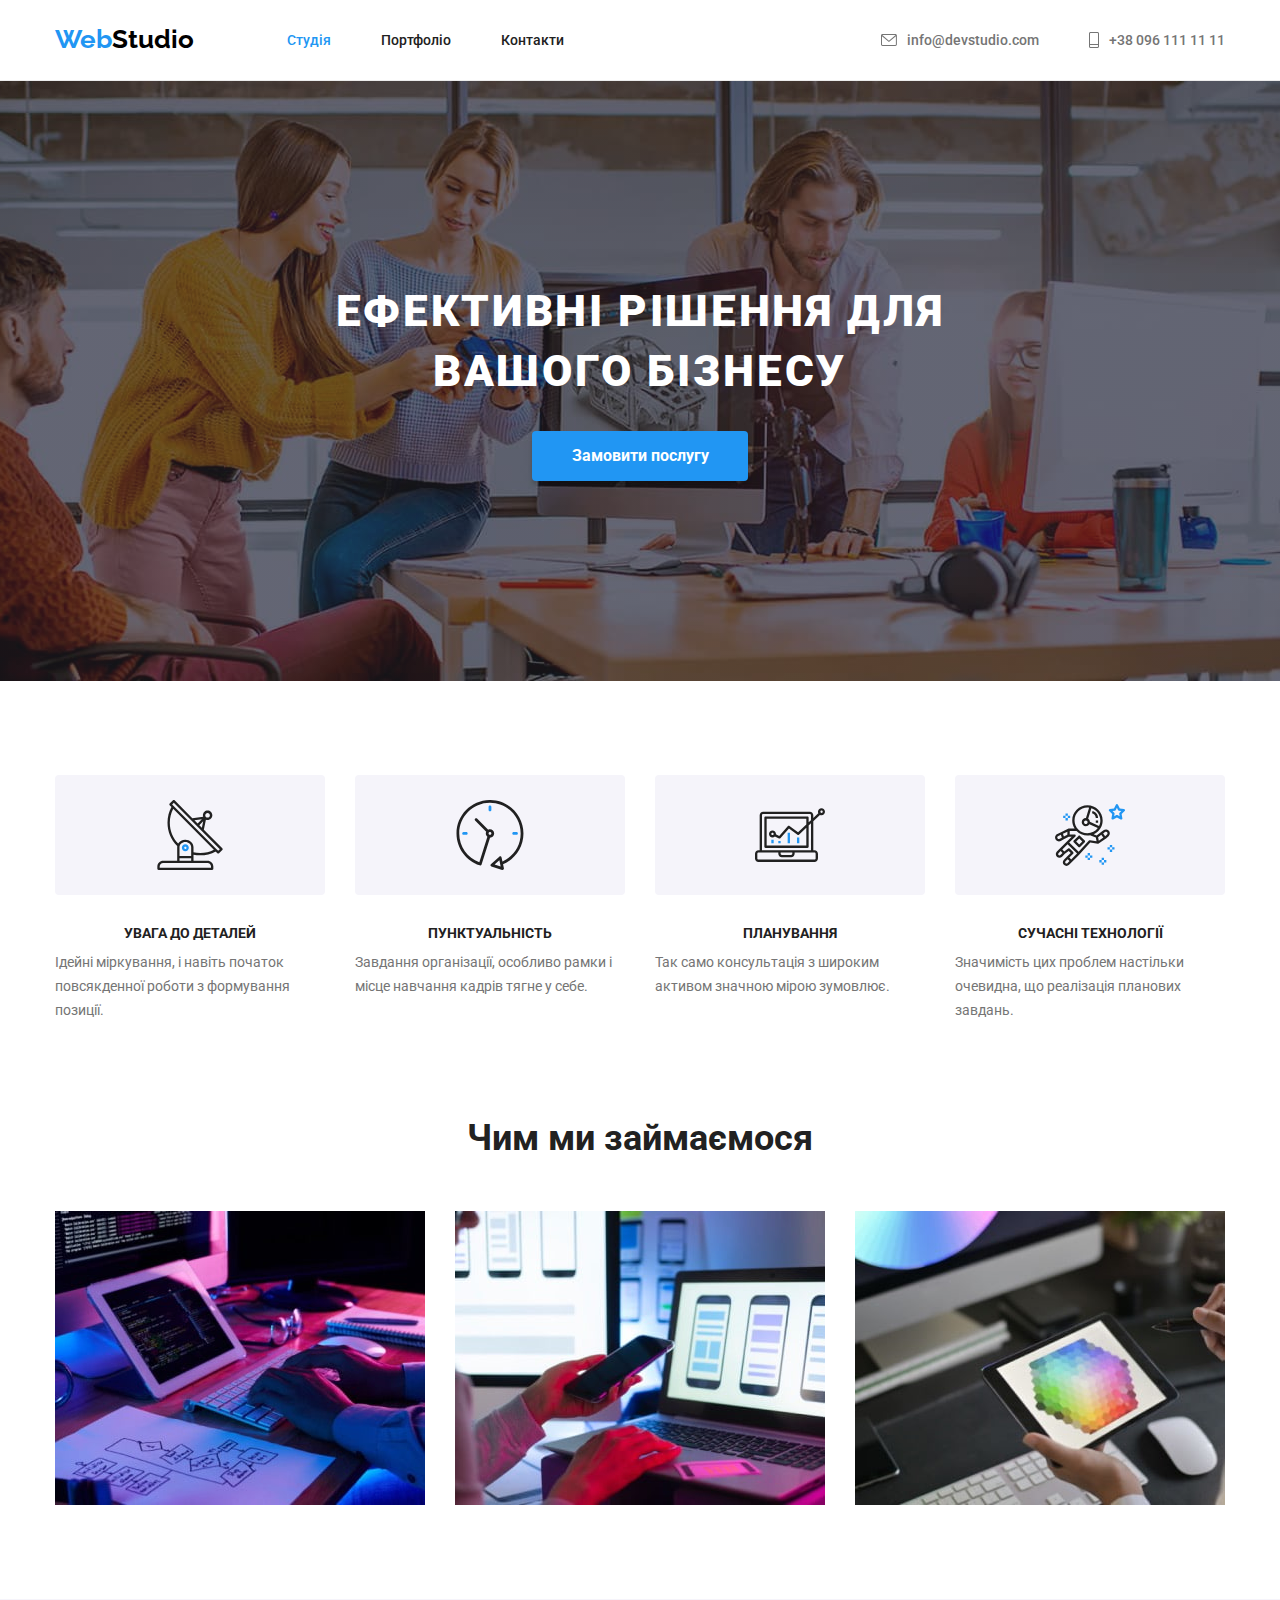
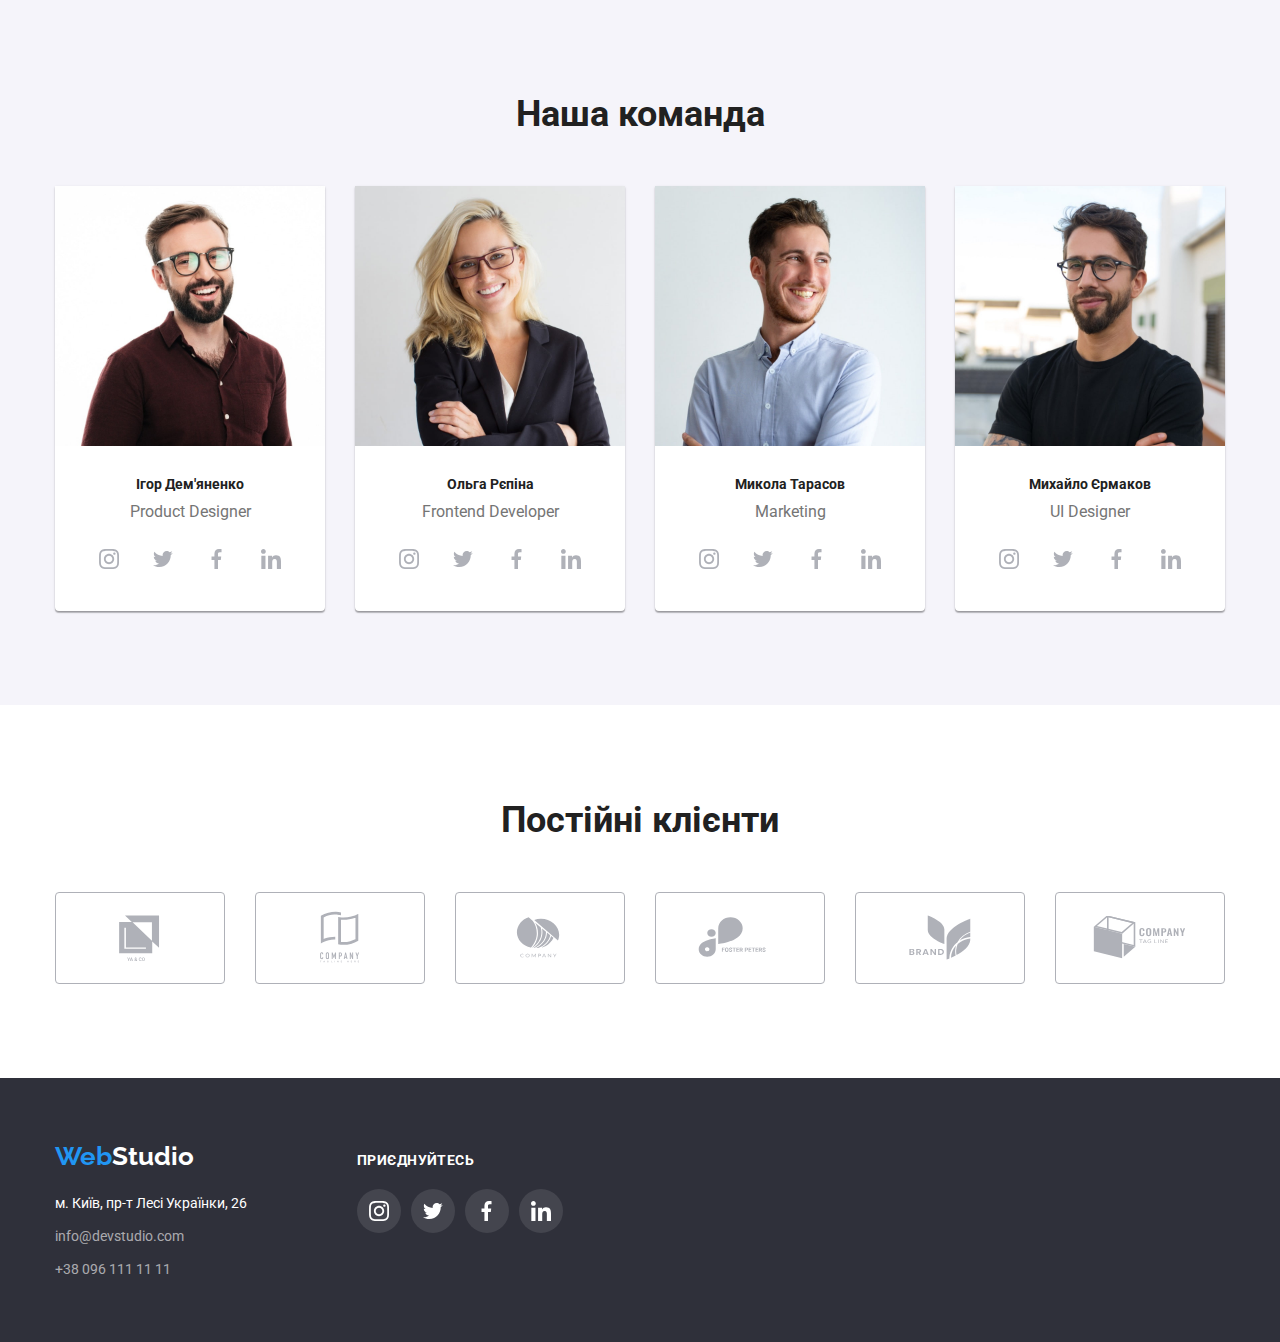
==== commit 4d4ab18d: "заміняе зображення" ====
--- a/index.html
+++ b/index.html
@@ -117,7 +117,7 @@
             <li class="work-foto">
               <img
                 class="image"
-                src="./images/studio/img-1.jpg"
+                src="./images/studio/img-1.jpeg"
                 alt="Програмист пряцює за столом. Нtml код."
                 width="370"
                 height="294"
@@ -127,7 +127,7 @@
             <li class="work-foto">
               <img
                 class="image"
-                src="./images/studio/img-2.jpg"
+                src="./images/studio/img-2.jpeg"
                 alt="Дизайнер розробляе мобільні додатки. Інтерфейс для смартфона."
                 width="370"
                 height="294"
@@ -136,7 +136,7 @@
             <li class="work-foto">
               <img
                 class="image"
-                src="./images/studio/img-3.jpg"
+                src="./images/studio/img-3.jpeg"
                 alt="Художник вебдизайнер вибирає кольор на графичному планшеті."
                 width="370"
                 height="294"
@@ -152,7 +152,7 @@
             <li class="team-list">
               <img
                 class="image member"
-                src="./images/studio/img-4.jpg"
+                src="./images/studio/img-4.jpeg"
                 alt="Ігор Дем'яненко"
                 width="270"
                 height="260"
@@ -193,7 +193,7 @@
             <li class="team-list">
               <img
                 class="image member"
-                src="./images/studio/img-5.jpg"
+                src="./images/studio/img-5.jpeg"
                 alt="Ольга Рєпіна"
                 width="270"
                 height="260"
@@ -234,7 +234,7 @@
             <li class="team-list">
               <img
                 class="image member"
-                src="./images/studio/img-6.jpg"
+                src="./images/studio/img-6.jpeg"
                 alt="Микола Тарасов"
                 width="270"
                 height="260"
@@ -275,7 +275,7 @@
             <li class="team-list">
               <img
                 class="image member"
-                src="./images/studio/img-7.jpg"
+                src="./images/studio/img-7.jpeg"
                 alt="Михайло Єрмаков"
                 width="270"
                 height="260"
--- a/css/styles.css
+++ b/css/styles.css
@@ -220,13 +220,15 @@
 
 .visually-hidden {
   position: absolute;
-  width: 1px;
-  height: 1px;
-  margin: -1px;
-  padding: 0;
-  overflow: hidden;
-  border: 0;
-  clip: rect(0 0 0 0);
+    white-space: nowrap;
+    width: 1px;
+    height: 1px;
+    overflow: hidden;
+    border: 0;
+    padding: 0;
+    clip: rect(0 0 0 0);
+    clip-path: inset(50%);
+    margin: -1px;
 }
 
 .list-merit {
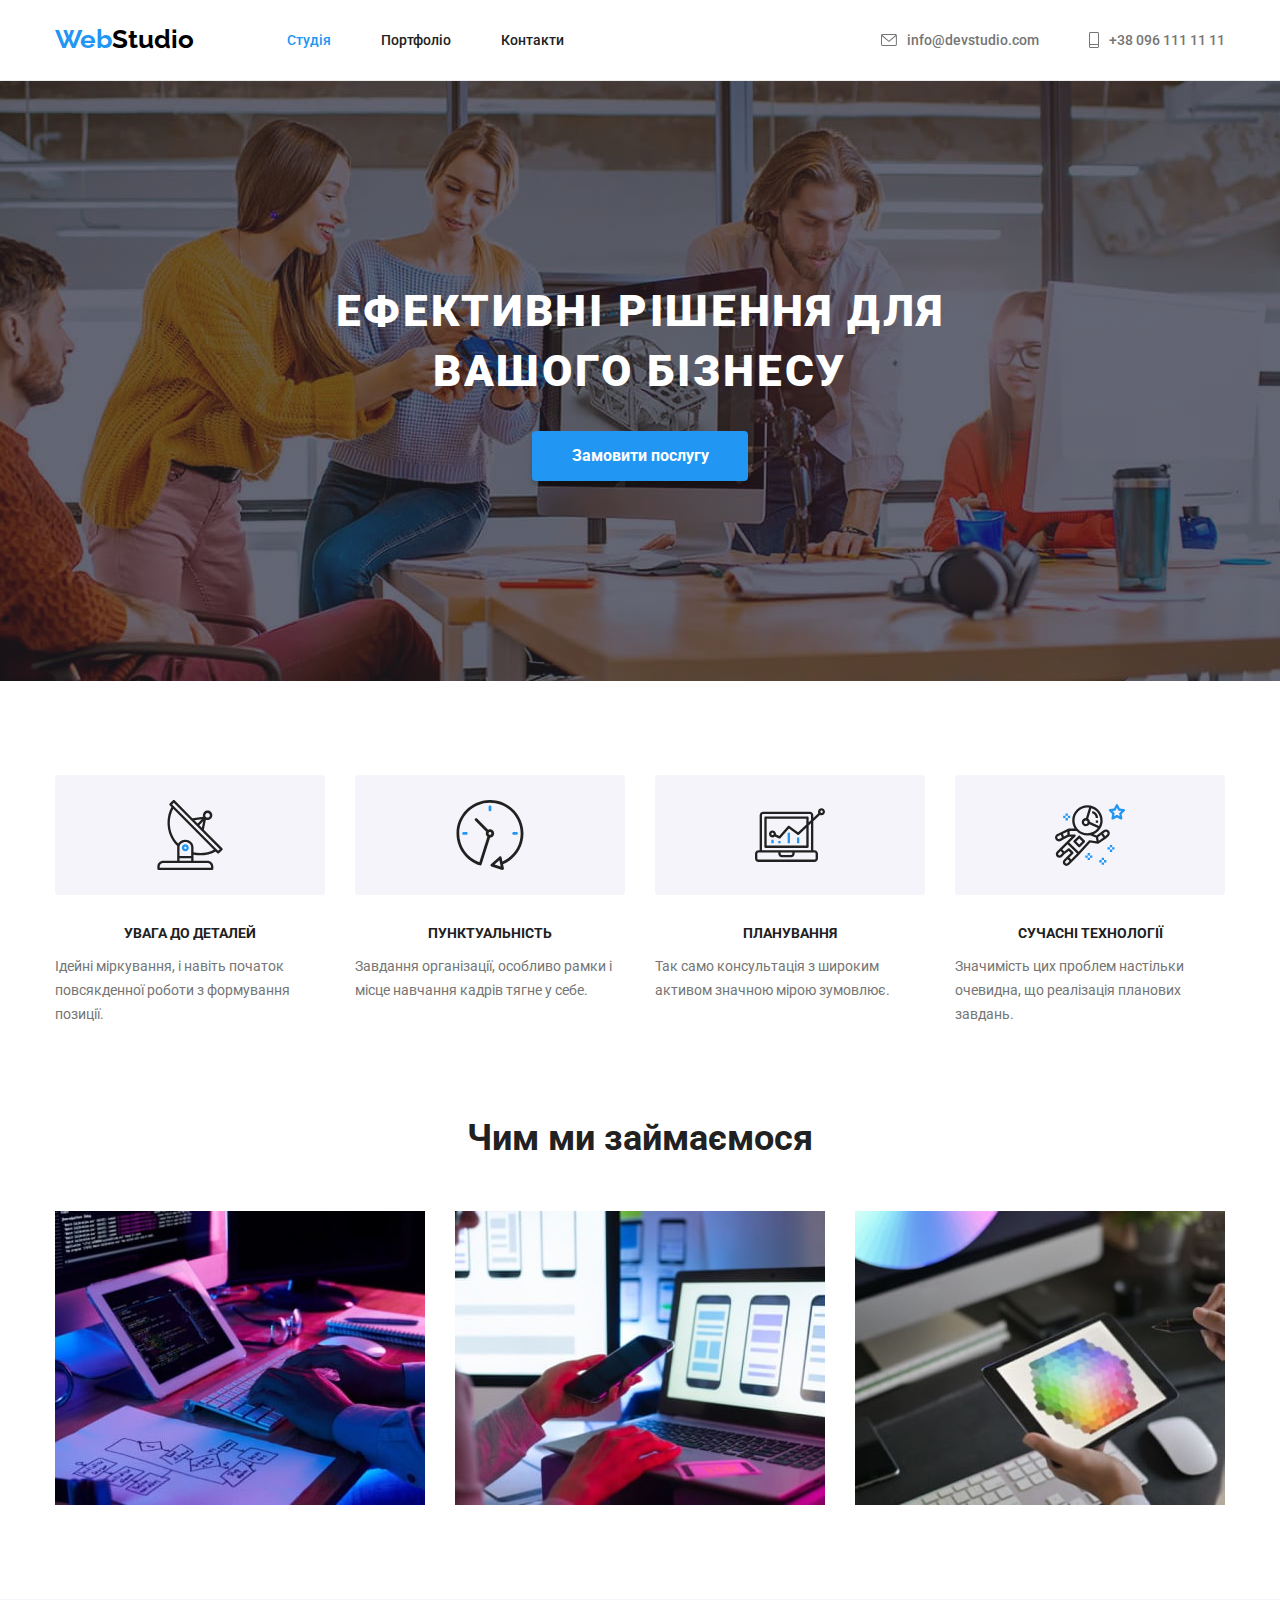
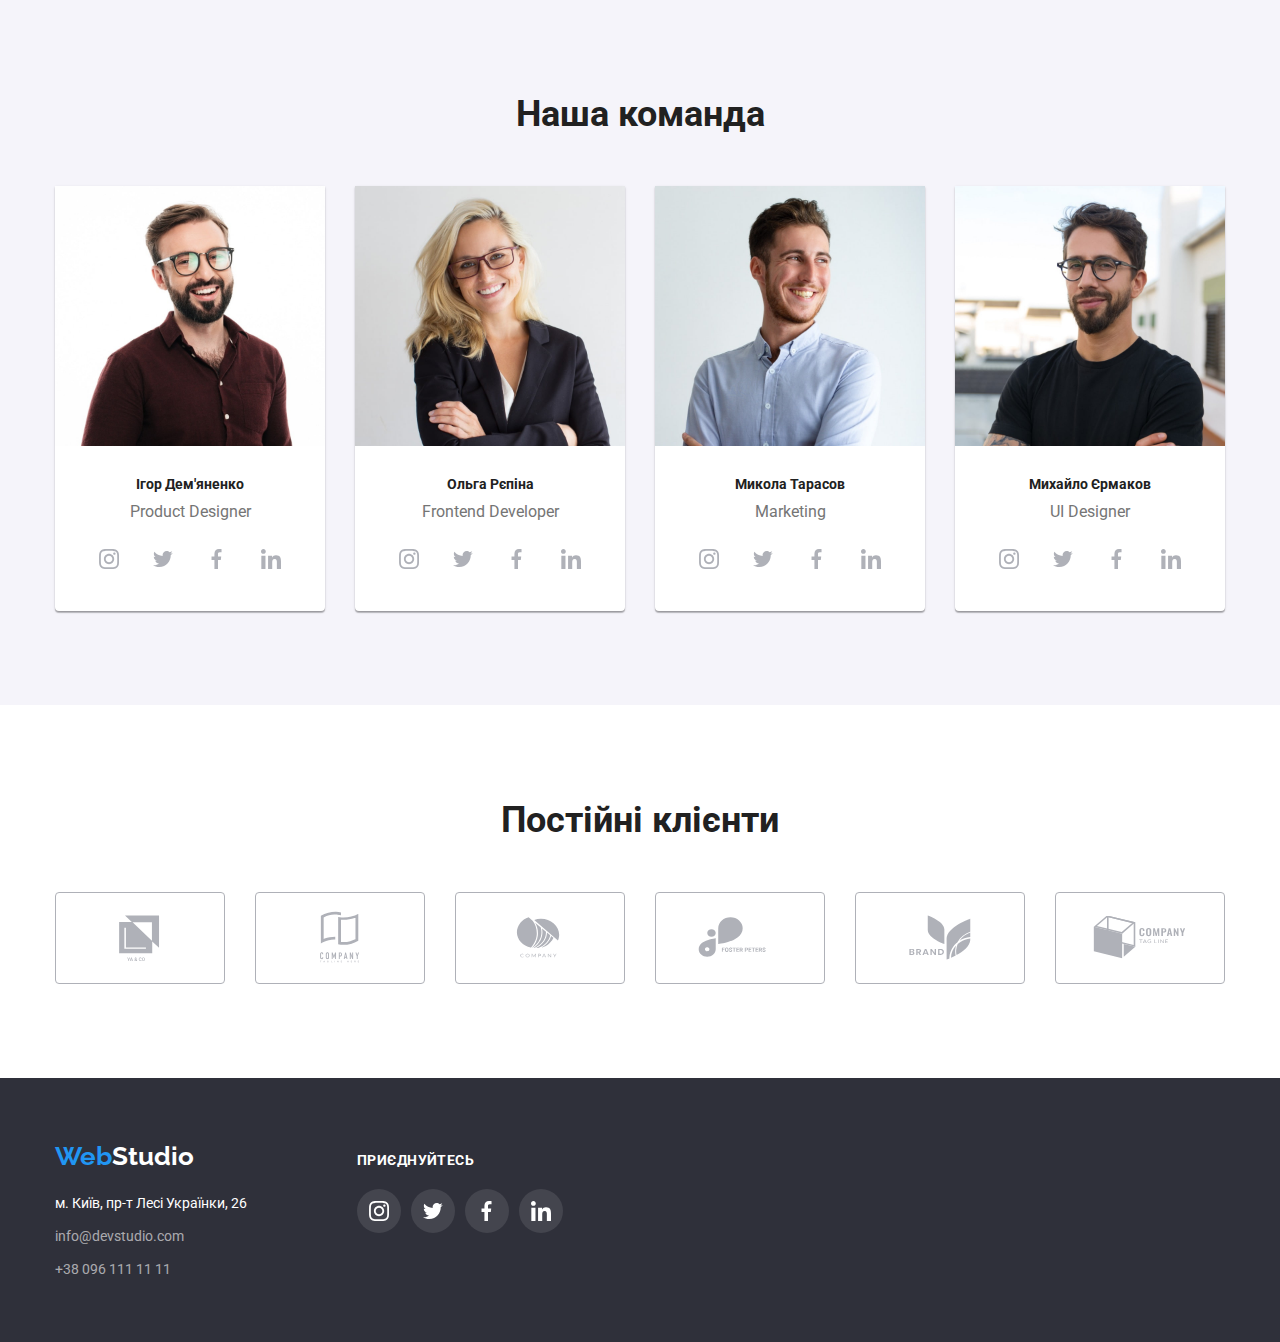
==== commit 09d43e5c: "оптимезує код" ====
--- a/index.html
+++ b/index.html
@@ -114,7 +114,7 @@
         <div class="container">
           <h2 class="section-title">Чим ми займаємося</h2>
           <ul class="list work">
-            <li class="work-foto">
+            <li>
               <img
                 class="image"
                 src="./images/studio/img-1.jpeg"
@@ -124,7 +124,7 @@
               />
             </li>
 
-            <li class="work-foto">
+            <li>
               <img
                 class="image"
                 src="./images/studio/img-2.jpeg"
@@ -133,7 +133,7 @@
                 height="294"
               />
             </li>
-            <li class="work-foto">
+            <li>
               <img
                 class="image"
                 src="./images/studio/img-3.jpeg"
@@ -320,42 +320,42 @@
         <div class="container">
           <h2 class="section-title">Постійні клієнти</h2>
           <ul class="list clients">
-            <li class="clients-card">
+            <li>
               <a class="link clients-link" href="#">
                 <svg class="thumb-icon">
                   <use href="./images/icons/sprite.svg#client-1"></use>
                 </svg>
               </a>
             </li>
-            <li class="clients-card">
+            <li>
               <a class="link clients-link" href="#">
                 <svg class="thumb-icon">
                   <use href="./images/icons/sprite.svg#client-2"></use>
                 </svg>
               </a>
             </li>
-            <li class="clients-card">
+            <li>
               <a class="link clients-link" href="#">
                 <svg class="thumb-icon">
                   <use href="./images/icons/sprite.svg#client-3"></use>
                 </svg>
               </a>
             </li>
-            <li class="clients-card">
+            <li>
               <a class="link clients-link" href="#">
                 <svg class="thumb-icon">
                   <use href="./images/icons/sprite.svg#client-4"></use>
                 </svg>
               </a>
             </li>
-            <li class="clients-card">
+            <li>
               <a class="link clients-link" href="#">
                 <svg class="thumb-icon">
                   <use href="./images/icons/sprite.svg#client-5"></use>
                 </svg>
               </a>
             </li>
-            <li class="clients-card">
+            <li>
               <a class="link clients-link" href="#">
                 <svg class="thumb-icon">
                   <use href="./images/icons/sprite.svg#client-6"></use>
--- a/css/styles.css
+++ b/css/styles.css
@@ -24,6 +24,7 @@
   --color-icon: #afb1b8;
   --color-contact-tooter: rgba(255, 255, 255, 0.6);
 }
+
 /* спадкодавець */
 body {
   background-color: var(--color-background);
@@ -65,8 +66,7 @@
 /* Оформлення блоків */
 .container {
   width: 1200px;
-  margin-left: auto;
-  margin-right: auto;
+  margin: 0 auto;
   padding: 0 15px;
 }
 
@@ -102,9 +102,7 @@
 }
 .site-nav {
   display: flex;
-}
-.site-nav .item + .item {
-  margin-left: 50px;
+  gap: 50px;
 }
 
 .site-nav .connect {
@@ -129,11 +127,9 @@
 .contact {
   display: flex;
   margin-left: auto;
-}
-
-.contact .item + .item {
-  margin-left: 50px;
-}
+  gap: 50px;
+}
+
 /* Мейл. тел. */
 .contact .connect {
   display: flex;
@@ -161,9 +157,8 @@
   text-align: center;
   padding-top: 200px;
   padding-bottom: 200px;
-  /* max-width: 1600px; */
-  margin-right: auto;
-  margin-left: auto;
+  max-width: 1600px;
+  margin: 0 auto;
   background-color: var(--color-brand);
   background-image: linear-gradient(to right, var(--color-img-overlay), var(--color-img-overlay)),
     url(../images/studio/Img-team.jpeg);
@@ -215,7 +210,7 @@
   display: flex;
   max-width: 1170px;
   height: 248px;
-  margin-left: 0;
+  gap: 30px;
 }
 
 .visually-hidden {
@@ -233,12 +228,8 @@
 
 .list-merit {
   width: 270px;
-  margin-left: 30px;
-}
-
-.list-merit:first-child {
-  margin-left: 0;
-}
+}
+
 
 .thumb {
   display: flex;
@@ -281,12 +272,7 @@
 
 .work {
   display: flex;
-}
-.work-foto {
-  margin-left: 30px;
-}
-.work-foto:first-child {
-  margin-left: 0;
+  gap: 30px;
 }
 
 /* наша команда */
@@ -296,20 +282,16 @@
 
 .team {
   display: flex;
+  gap: 30px;
 }
 
 .team-list {
-  margin-left: 30px;
   background-color: var(--color-white);
   box-shadow: 0px 1px 3px rgba(0, 0, 0, 0.12), 0px 1px 1px rgba(0, 0, 0, 0.14),
     0px 2px 1px rgba(0, 0, 0, 0.2);
   border-radius: 0px 0px 4px 4px;
 }
 
-.team-list:first-child {
-  margin-left: 0;
-}
-
 .desc-text {
   margin-top: 0;
   margin-bottom: 16px;
@@ -324,8 +306,7 @@
   display: flex;
   align-items: center;
   justify-content: center;
-  margin-left: auto;
-  margin-right: auto;
+  margin: 0 auto;
   gap: 10px;
   margin-bottom: 30px;
 }
@@ -356,14 +337,7 @@
 /* Постійні кліенти */
 .clients {
   display: flex;
-}
-.clients-card {
-  display: flex;
-  margin-left: 30px;
-}
-
-.clients-card:nth-child(1) {
-  margin-left: 0;
+  gap: 30px;
 }
 
 .clients-link {
@@ -489,21 +463,10 @@
 .portfolio {
   display: flex;
   flex-wrap: wrap;
-  box-sizing: border-box;
-
+  gap: 30px;
 }
 .portfolio-box {
-  width: calc((100% - 60px) / 3);
-  margin-right: 30px;
-  margin-bottom: 30px;
-}
-
-.portfolio-box:nth-child(3n) {
-  margin-right: 0;
-} 
-
-.portfolio-box:nth-last-child(-n + 3) {
-  margin-bottom: 0;
+  flex-basis: calc((100% - 60px) / 3);
 }
 
 .portfolio-box > .text-content {
@@ -519,8 +482,6 @@
 }
 
 .post-text {
-  margin-top: 0px;
-  margin-bottom: 0px;
   font-size: var(--font-size-less);
   line-height: 1.714;
 }
@@ -532,6 +493,9 @@
   font-size: 18px;
   line-height: 2;
   letter-spacing: 0.06em;
+  white-space: nowrap;
+  overflow: hidden;
+  text-overflow: ellipsis;
 }
 
 .desc {
@@ -543,4 +507,4 @@
   letter-spacing: 0.03em;
 }
 
-/* чи буде кращим використати для фону у герої контейнер .container-fluid ? */
+
